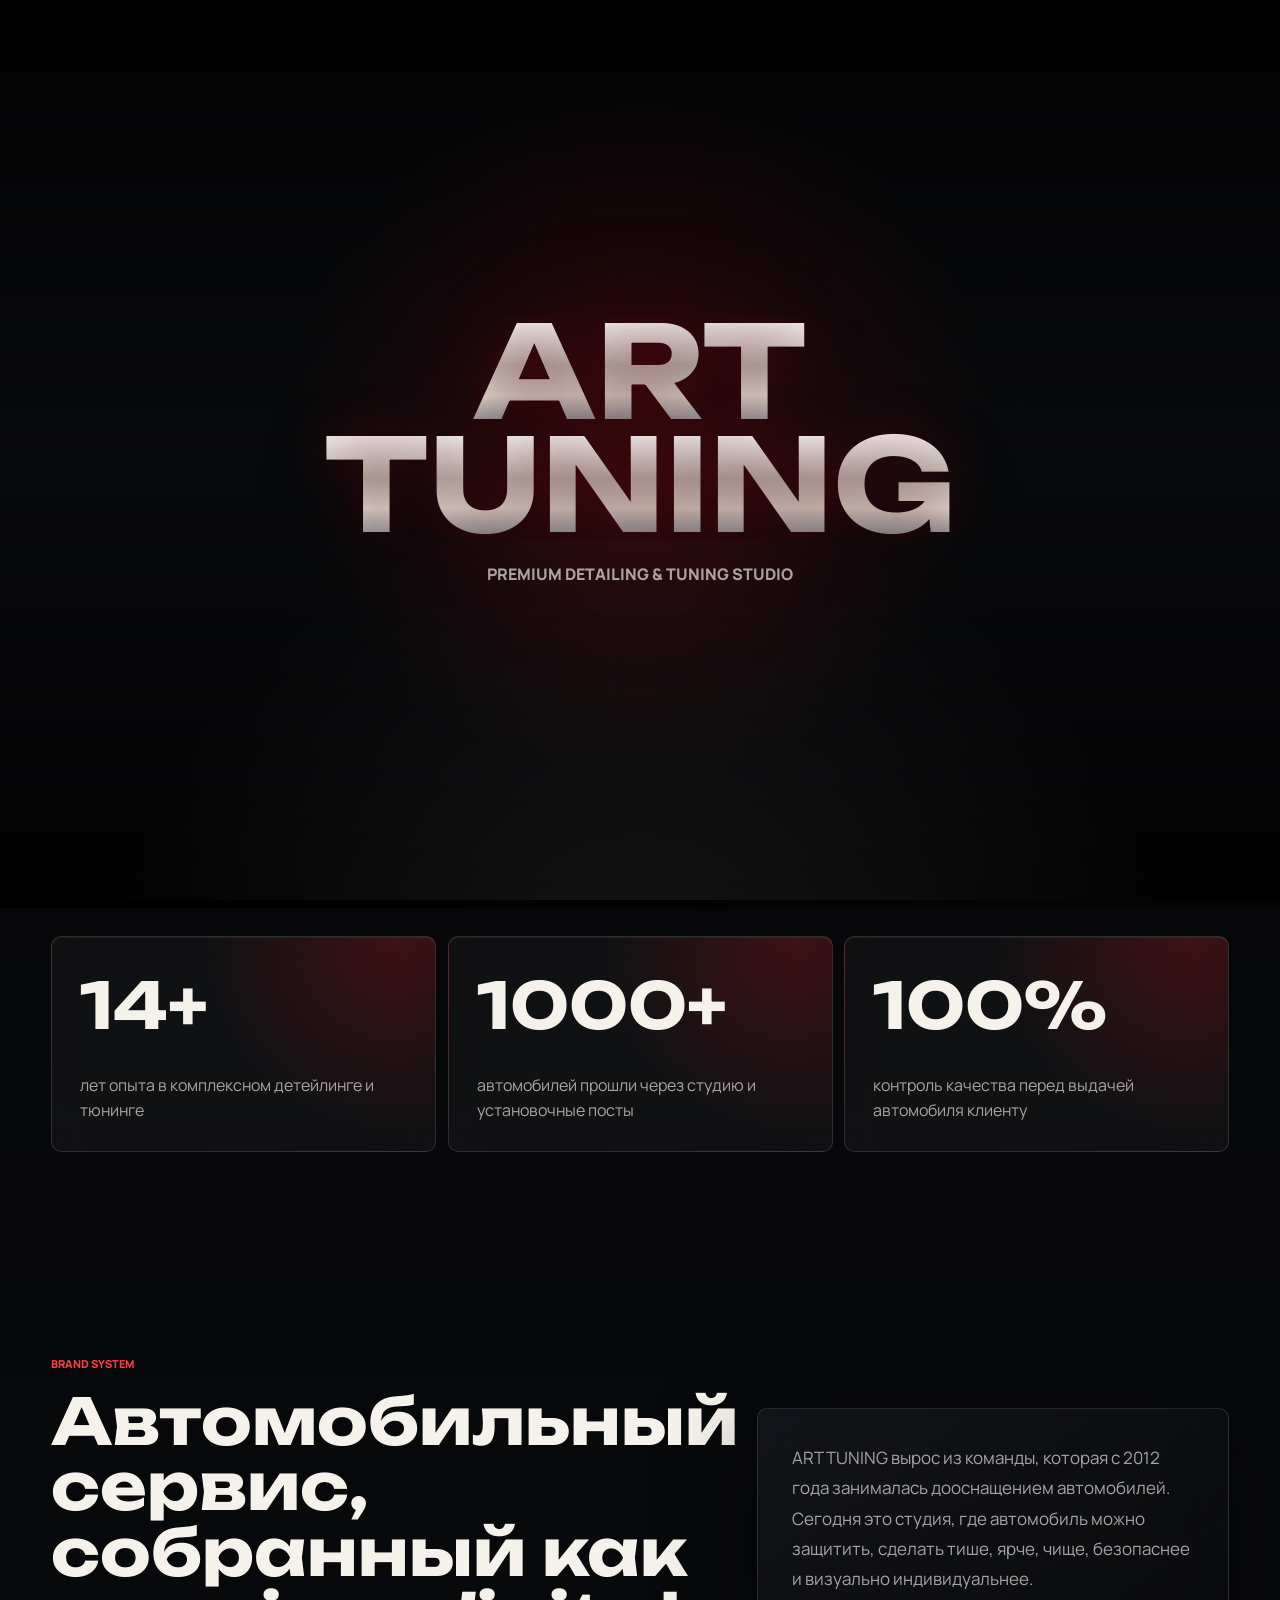
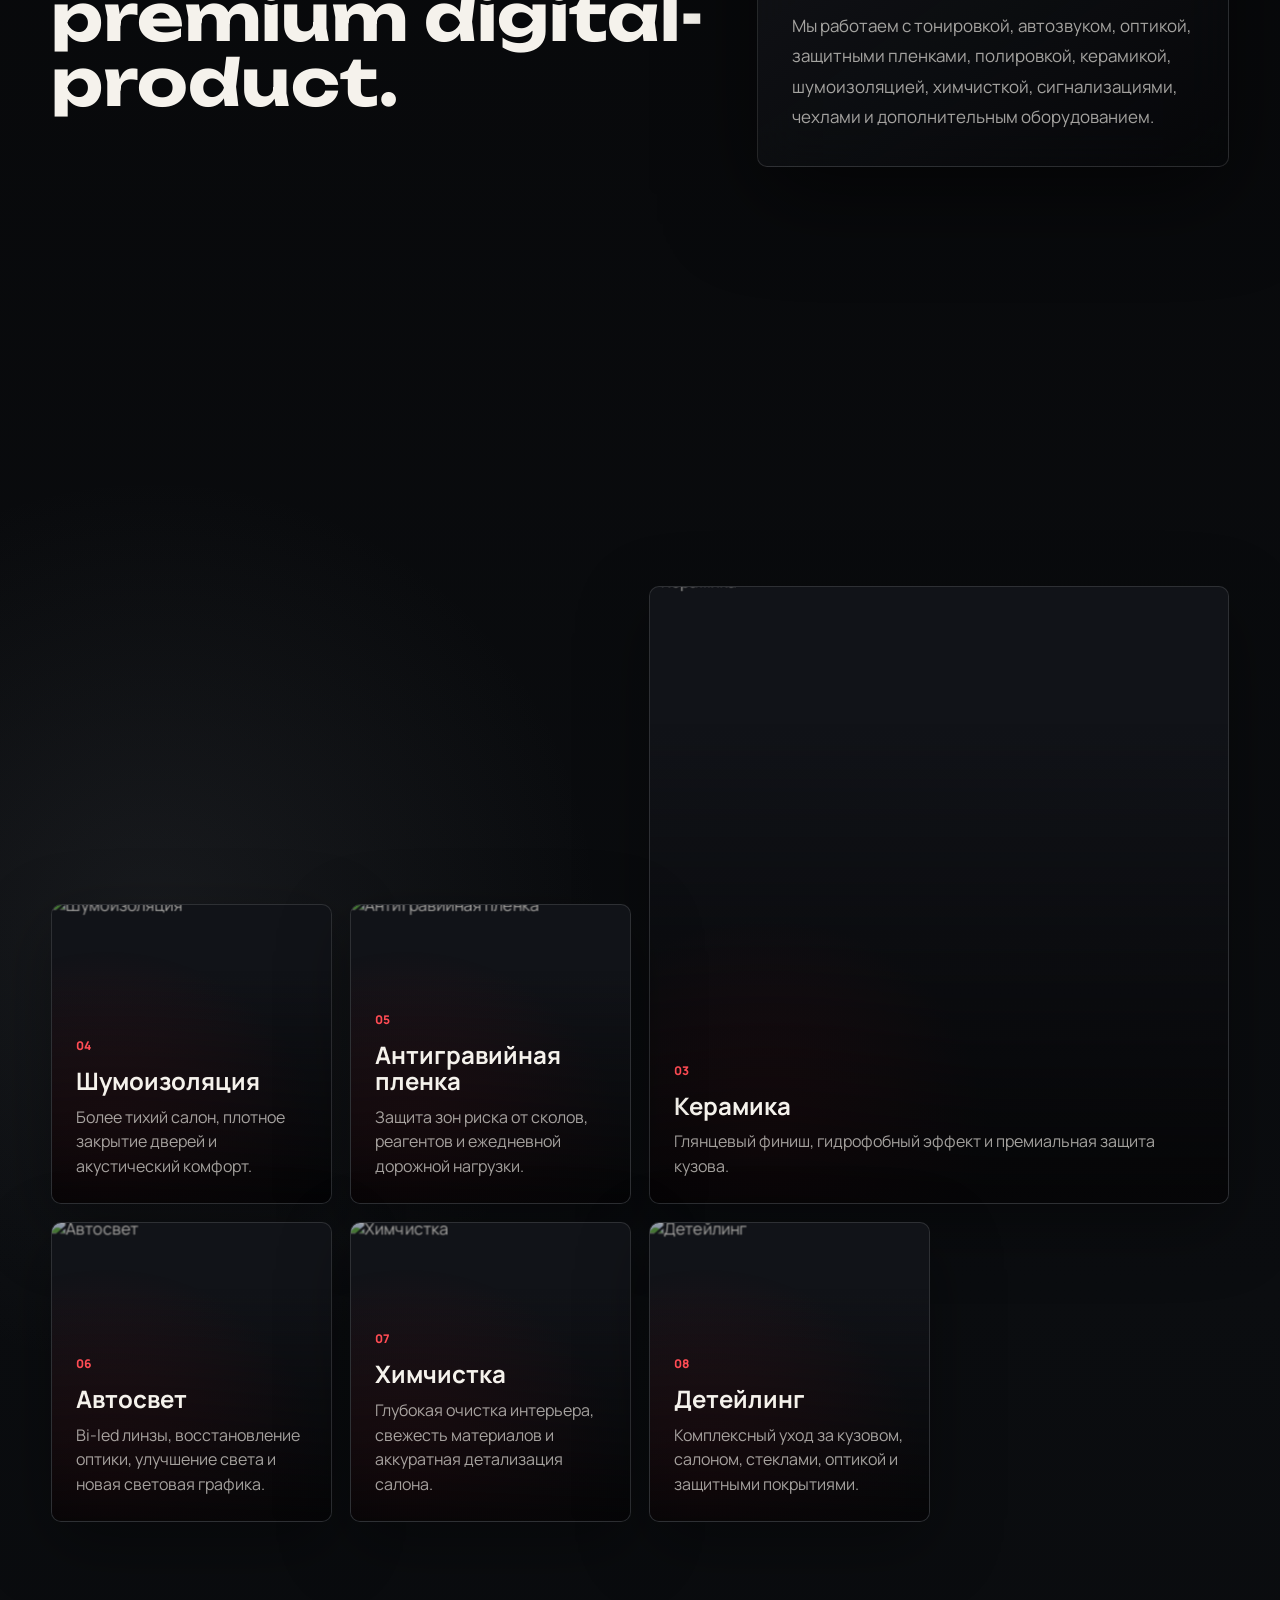
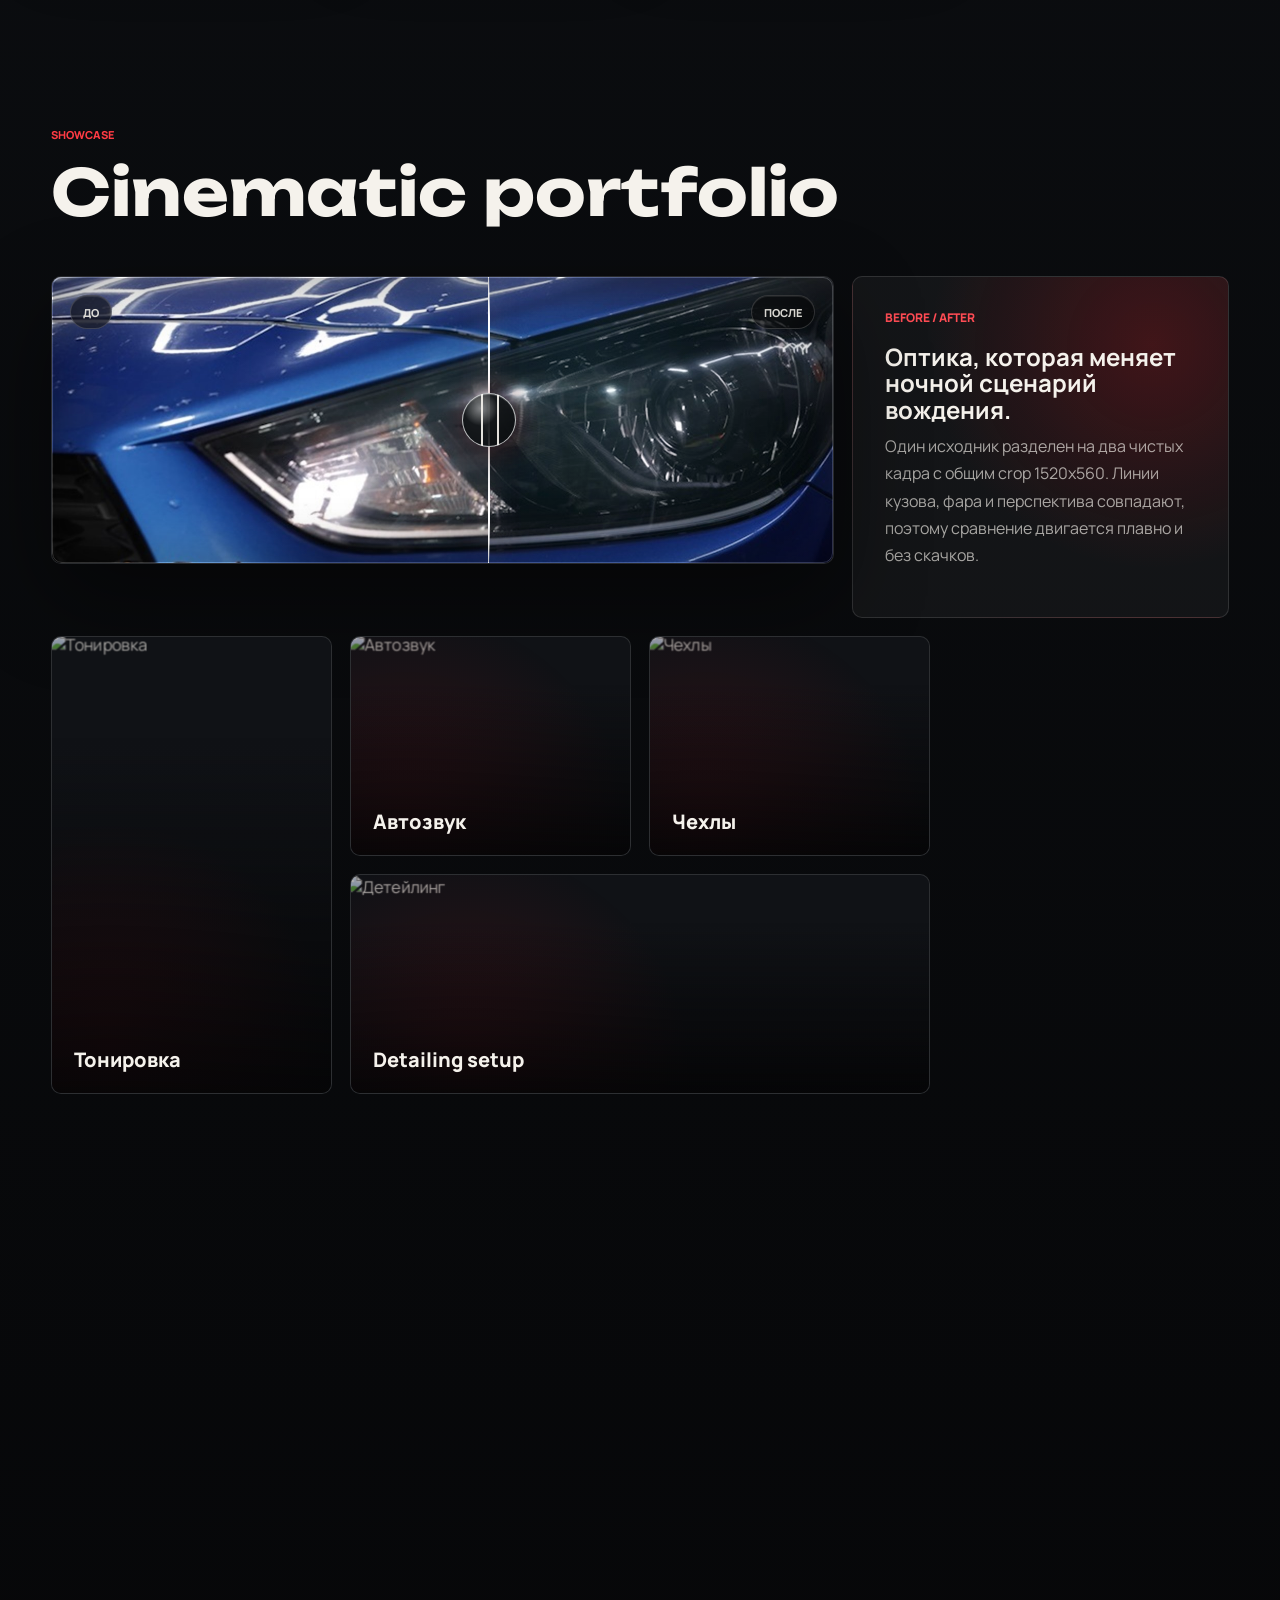
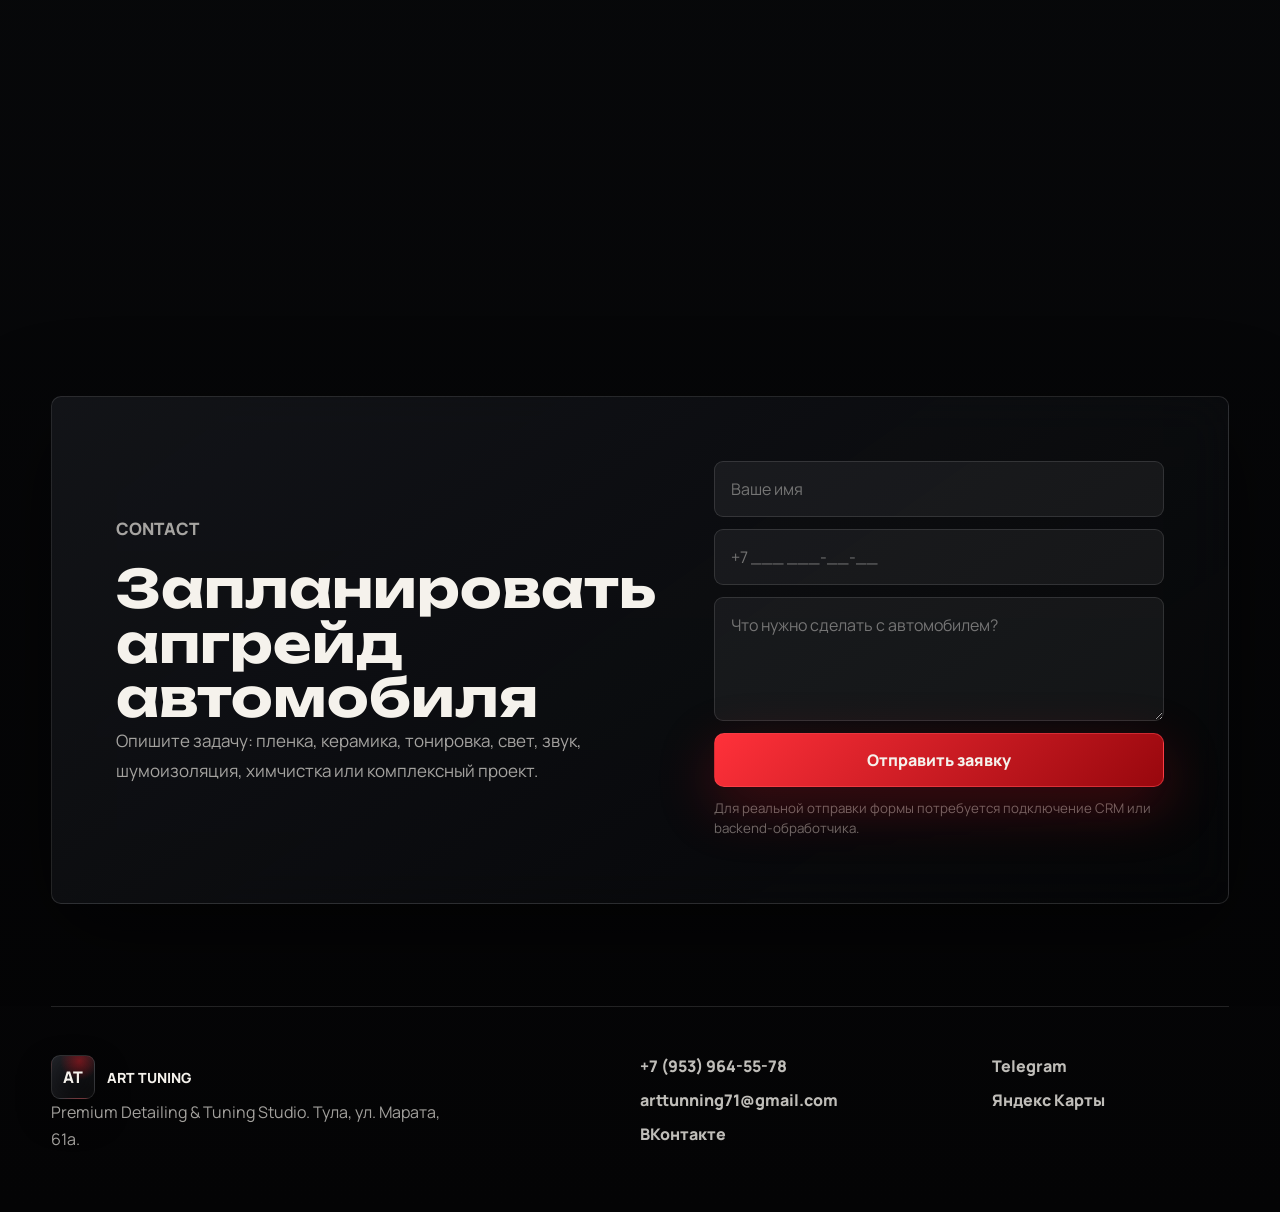
==== index.html @ b3c22ccd "Initial commit" ====
<!doctype html>
<html lang="ru">
  <head>
    <meta charset="UTF-8">
    <meta name="viewport" content="width=device-width, initial-scale=1.0">
    <meta name="description" content="ART TUNING - премиальная студия детейлинга и тюнинга в Туле. Тонировка, полировка, керамика, шумоизоляция, антигравийная пленка, автосвет и химчистка.">
    <title>ART TUNING - Premium Detailing & Tuning Studio</title>
    <link rel="preconnect" href="https://fonts.googleapis.com">
    <link rel="preconnect" href="https://fonts.gstatic.com" crossorigin>
    <link href="https://fonts.googleapis.com/css2?family=Manrope:wght@400;500;600;700;800&family=Unbounded:wght@500;600;700&display=swap" rel="stylesheet">
    <link rel="stylesheet" href="styles.css?v=3">
  </head>
  <body class="intro-pending">
    <div class="splash-screen" data-splash aria-hidden="true">
      <div class="splash-mark">
        <div class="splash-logo" aria-label="ART TUNING">
          <span>ART</span>
          <span>TUNING</span>
        </div>
        <p>Premium Detailing & Tuning Studio</p>
      </div>
    </div>

    <div class="page-glow" aria-hidden="true"></div>

    <header class="topbar" data-header>
      <a class="logo" href="#top" aria-label="ART TUNING">
        <span>AT</span>
        <strong>ART TUNING</strong>
      </a>
      <nav class="nav" aria-label="Главная навигация">
        <a href="./services/index.html">Услуги</a>
        <a href="#works">Работы</a>
        <a href="#trust">Опыт</a>
        <a href="#reviews">Отзывы</a>
        <a href="#contacts">Контакты</a>
      </nav>
      <a class="top-phone" href="tel:+79539645578">+7 953 964-55-78</a>
      <button class="menu-button" type="button" aria-label="Открыть меню" aria-expanded="false" data-menu-toggle>
        <span></span><span></span>
      </button>
    </header>

    <nav class="mobile-menu" data-mobile-menu aria-label="Мобильное меню">
      <a href="./services/index.html">Услуги</a>
      <a href="#works">Работы</a>
      <a href="#trust">Опыт</a>
      <a href="#reviews">Отзывы</a>
      <a href="#contacts">Контакты</a>
      <a class="button primary" href="#booking">Записаться</a>
    </nav>

    <main id="top">
      <section class="hero">
        <video class="hero-video" autoplay muted loop playsinline preload="metadata" poster="assets/images/hero-poster.png" aria-hidden="true">
          <source src="assets/video/hero1.mp4" type="video/mp4">
        </video>
        <div class="hero-layout">
          <div class="hero-copy reveal">
            <p class="overline">Tula / premium automotive studio</p>
            <h1>ART TUNING</h1>
            <p class="hero-subtitle">Premium Detailing & Tuning Studio</p>
            <p class="hero-text">Технологичный детейлинг, тюнинг, защита и дооснащение автомобиля в эстетике luxury performance. Без визуального шума, с точностью к деталям и контролем результата.</p>
            <div class="hero-actions">
              <a class="button primary" href="#booking">Записаться</a>
              <a class="button ghost" href="#works">Наши работы</a>
            </div>
          </div>

        </div>
      </section>

      <section class="trust section" id="trust">
        <div class="trust-card reveal">
          <span>14+</span>
          <p>лет опыта в комплексном детейлинге и тюнинге</p>
        </div>
        <div class="trust-card reveal">
          <span>1000+</span>
          <p>автомобилей прошли через студию и установочные посты</p>
        </div>
        <div class="trust-card reveal">
          <span>100%</span>
          <p>контроль качества перед выдачей автомобиля клиенту</p>
        </div>
      </section>

      <section class="section studio">
        <div class="section-title reveal">
          <p class="overline">Brand system</p>
          <h2>Автомобильный сервис, собранный как premium digital-product.</h2>
        </div>
        <div class="studio-panel reveal">
          <p>ART TUNING вырос из команды, которая с 2012 года занималась дооснащением автомобилей. Сегодня это студия, где автомобиль можно защитить, сделать тише, ярче, чище, безопаснее и визуально индивидуальнее.</p>
          <p>Мы работаем с тонировкой, автозвуком, оптикой, защитными пленками, полировкой, керамикой, шумоизоляцией, химчисткой, сигнализациями, чехлами и дополнительным оборудованием.</p>
        </div>
      </section>

      <section class="section services" id="services">
        <div class="section-title reveal">
          <p class="overline">Services</p>
          <h2>Ключевые направления</h2>
        </div>
        <div class="services-grid">
          <article class="service reveal">
            <img src="https://art-tuning71.ru/assets/images/service/new18(1).jpg" alt="Тонировка" loading="lazy">
            <div><span>01</span><h3>Тонировка</h3><p>Визуальная приватность, комфорт в салоне и более собранный силуэт автомобиля.</p></div>
          </article>
          <article class="service reveal">
            <img src="https://art-tuning71.ru/assets/images/service/new48(1).jpg" alt="Полировка" loading="lazy">
            <div><span>02</span><h3>Полировка</h3><p>Глубина цвета, удаление дефектов ЛКП и подготовка к защитным составам.</p></div>
          </article>
          <article class="service feature reveal">
            <img src="https://art-tuning71.ru/assets/images/service/photo_2026-03-13_20-19-19.jpg" alt="Керамика" loading="lazy">
            <div><span>03</span><h3>Керамика</h3><p>Глянцевый финиш, гидрофобный эффект и премиальная защита кузова.</p></div>
          </article>
          <article class="service reveal">
            <img src="https://art-tuning71.ru/assets/images/service/new57(1).jpg" alt="Шумоизоляция" loading="lazy">
            <div><span>04</span><h3>Шумоизоляция</h3><p>Более тихий салон, плотное закрытие дверей и акустический комфорт.</p></div>
          </article>
          <article class="service reveal">
            <img src="https://art-tuning71.ru/assets/images/service/new30(1).jpg" alt="Антигравийная пленка" loading="lazy">
            <div><span>05</span><h3>Антигравийная пленка</h3><p>Защита зон риска от сколов, реагентов и ежедневной дорожной нагрузки.</p></div>
          </article>
          <article class="service reveal">
            <img src="https://art-tuning71.ru/assets/images/service/new2(1).jpg" alt="Автосвет" loading="lazy">
            <div><span>06</span><h3>Автосвет</h3><p>Bi-led линзы, восстановление оптики, улучшение света и новая световая графика.</p></div>
          </article>
          <article class="service reveal">
            <img src="https://art-tuning71.ru/assets/images/service/new100.jpg" alt="Химчистка" loading="lazy">
            <div><span>07</span><h3>Химчистка</h3><p>Глубокая очистка интерьера, свежесть материалов и аккуратная детализация салона.</p></div>
          </article>
          <article class="service reveal">
            <img src="https://art-tuning71.ru/assets/templates/img/pic/service/nanokeramika.png" alt="Детейлинг" loading="lazy">
            <div><span>08</span><h3>Детейлинг</h3><p>Комплексный уход за кузовом, салоном, стеклами, оптикой и защитными покрытиями.</p></div>
          </article>
        </div>
      </section>

      <section class="section works" id="works">
        <div class="section-title reveal">
          <p class="overline">Showcase</p>
          <h2>Cinematic portfolio</h2>
        </div>
        <div class="work-stage reveal">
          <div class="before-after" data-before-after>
            <img class="compare-image" src="assets/images/headlight-after.jpg" alt="Фара после установки линз" loading="lazy">
            <div class="compare-after" data-after-wrap>
              <img class="compare-image" src="assets/images/headlight-before.jpg" alt="Фара до установки линз" loading="lazy">
            </div>
            <span class="compare-label compare-label-before">До</span>
            <span class="compare-label compare-label-after">После</span>
            <div class="compare-handle" data-compare-handle aria-hidden="true">
              <span></span>
            </div>
            <input type="range" min="8" max="92" value="56" aria-label="Сравнение до и после">
          </div>
          <div class="work-info">
            <span>Before / After</span>
            <h3>Оптика, которая меняет ночной сценарий вождения.</h3>
            <p>Один исходник разделен на два чистых кадра с общим crop 1520x560. Линии кузова, фара и перспектива совпадают, поэтому сравнение двигается плавно и без скачков.</p>
          </div>
        </div>
        <div class="masonry">
          <article class="shot tall reveal"><img src="https://art-tuning71.ru/assets/templates/img/pic/news/tonerovka.jpg" alt="Тонировка" loading="lazy"><span>Тонировка</span></article>
          <article class="shot reveal"><img src="https://art-tuning71.ru/assets/templates/img/pic/news/autozvuk.jpg" alt="Автозвук" loading="lazy"><span>Автозвук</span></article>
          <article class="shot reveal"><img src="https://art-tuning71.ru/assets/templates/img/pic/news/chehli.png" alt="Чехлы" loading="lazy"><span>Чехлы</span></article>
          <article class="shot wide reveal"><img src="https://art-tuning71.ru/assets/images/service/new62(1).jpg" alt="Детейлинг" loading="lazy"><span>Detailing setup</span></article>
        </div>
      </section>

      <section class="section reviews" id="reviews">
        <div class="review-shell reveal">
          <div>
            <p class="overline">Yandex Maps</p>
            <h2>Отзывы без декоративной карусели.</h2>
            <p>Актуальные оценки и комментарии лучше смотреть в живой карточке Яндекс Карт. На сайте оставлен premium-блок доверия и быстрый переход к независимому источнику.</p>
          </div>
          <div class="review-grid">
            <div class="mini-review"><b>5.0</b><span>визуальный рейтинг-блок</span></div>
            <div class="mini-review"><b>Качество</b><span>акцент на результате и аккуратности работ</span></div>
            <div class="mini-review"><b>Сроки</b><span>понятная запись и контроль выдачи</span></div>
            <a class="button primary" href="https://yandex.ru/maps/org/arttyuning/1781167342/" target="_blank" rel="noreferrer">Смотреть отзывы</a>
          </div>
        </div>
      </section>

      <section class="section booking" id="booking">
        <div class="booking-panel reveal">
          <div>
            <p class="overline">Contact</p>
            <h2>Запланировать апгрейд автомобиля</h2>
            <p>Опишите задачу: пленка, керамика, тонировка, свет, звук, шумоизоляция, химчистка или комплексный проект.</p>
          </div>
          <form class="lead-form">
            <input type="text" name="name" placeholder="Ваше имя" aria-label="Ваше имя">
            <input type="tel" name="phone" placeholder="+7 ___ ___-__-__" aria-label="Телефон">
            <textarea name="message" placeholder="Что нужно сделать с автомобилем?" aria-label="Сообщение"></textarea>
            <button class="button primary" type="submit">Отправить заявку</button>
            <small>Для реальной отправки формы потребуется подключение CRM или backend-обработчика.</small>
          </form>
        </div>
      </section>
    </main>

    <footer class="footer" id="contacts">
      <div>
        <a class="logo" href="#top"><span>AT</span><strong>ART TUNING</strong></a>
        <p>Premium Detailing & Tuning Studio. Тула, ул. Марата, 61а.</p>
      </div>
      <div>
        <a href="tel:+79539645578">+7 (953) 964-55-78</a>
        <a href="mailto:arttunning71@gmail.com">arttunning71@gmail.com</a>
        <a href="https://vk.com/tula_tsr" target="_blank" rel="noreferrer">ВКонтакте</a>
      </div>
      <div>
        <a href="https://t.me/+79539645578" target="_blank" rel="noreferrer">Telegram</a>
        <a href="https://yandex.ru/maps/org/arttyuning/1781167342/" target="_blank" rel="noreferrer">Яндекс Карты</a>
      </div>
    </footer>

    <div class="toast" data-toast>Заявка подготовлена. Осталось подключить отправку.</div>
    <script src="script.js"></script>
  </body>
</html>
---- styles.css ----
:root {
  color-scheme: dark;
  --bg: #040405;
  --ink: #f5f2ec;
  --muted: rgba(245, 242, 236, 0.66);
  --dim: rgba(245, 242, 236, 0.42);
  --line: rgba(255, 255, 255, 0.12);
  --glass: rgba(16, 18, 22, 0.58);
  --glass-strong: rgba(22, 24, 29, 0.78);
  --red: #e0141d;
  --red-soft: rgba(224, 20, 29, 0.22);
  --metal: #a7abb1;
  --radius: 10px;
  --page-max: 1440px;
  --page-gutter: clamp(24px, 4vw, 64px);
  --wrap: min(var(--page-max), calc(100% - var(--page-gutter) - var(--page-gutter)));
  --shadow: 0 28px 90px rgba(0, 0, 0, 0.52);
  --ease-out: cubic-bezier(0.16, 1, 0.3, 1);
  --ease-luxury: cubic-bezier(0.19, 1, 0.22, 1);
  --ease-soft: cubic-bezier(0.22, 0.61, 0.36, 1);
  --duration-fast: 0.42s;
  --duration-hover: 0.72s;
  --duration-reveal: 1.18s;
  --stagger: 70ms;
}

* {
  box-sizing: border-box;
}

html {
  scroll-behavior: smooth;
  width: 100%;
}

body {
  width: 100%;
  min-width: 320px;
  margin: 0;
  overflow-x: hidden;
  background:
    radial-gradient(circle at 50% -10%, rgba(224, 20, 29, 0.18), transparent 38rem),
    radial-gradient(circle at 12% 42%, rgba(128, 133, 143, 0.12), transparent 28rem),
    linear-gradient(180deg, #040405 0%, #0b0d10 48%, #040405 100%);
  color: var(--ink);
  font-family: Manrope, Arial, sans-serif;
  letter-spacing: 0;
}

main {
  overflow: clip;
}

body.menu-open {
  overflow: hidden;
}

body.intro-pending {
  overflow: hidden;
}

a {
  color: inherit;
  text-decoration: none;
}

img {
  display: block;
  max-width: 100%;
}

button,
input,
textarea {
  font: inherit;
}

.page-glow {
  position: fixed;
  inset: 0;
  z-index: -5;
  pointer-events: none;
  background-image:
    linear-gradient(rgba(255, 255, 255, 0.035) 1px, transparent 1px),
    linear-gradient(90deg, rgba(255, 255, 255, 0.025) 1px, transparent 1px);
  background-size: 72px 72px;
  mask-image: linear-gradient(180deg, transparent, #000 16%, #000 80%, transparent);
}

.splash-screen {
  position: fixed;
  inset: 0;
  z-index: 99999;
  display: grid;
  place-items: center;
  overflow: hidden;
  background:
    radial-gradient(circle at 50% 48%, rgba(224, 20, 29, 0.16), transparent 22rem),
    radial-gradient(circle at 50% 115%, rgba(255, 255, 255, 0.08), transparent 34rem),
    linear-gradient(180deg, #020203 0%, #08090b 50%, #020203 100%);
  opacity: 1;
  pointer-events: auto;
  transition: opacity 1.1s var(--ease-luxury), visibility 1.1s step-end;
}

.splash-screen::before,
.splash-screen::after {
  position: absolute;
  inset: 0;
  content: "";
  pointer-events: none;
}

.splash-screen::before {
  background:
    linear-gradient(rgba(255, 255, 255, 0.035) 1px, transparent 1px),
    linear-gradient(90deg, rgba(255, 255, 255, 0.022) 1px, transparent 1px);
  background-size: 76px 76px;
  mask-image: radial-gradient(circle at center, #000 0%, transparent 68%);
  opacity: 0.38;
}

.splash-screen::after {
  background: linear-gradient(90deg, transparent 0%, rgba(255, 255, 255, 0.08) 48%, transparent 100%);
  opacity: 0;
  transform: translateX(-42%) skewX(-18deg);
  animation: splashFieldSweep 3.4s var(--ease-luxury) 0.25s both;
}

.splash-screen.is-hidden {
  visibility: hidden;
  opacity: 0;
  pointer-events: none;
}

.splash-mark {
  position: relative;
  z-index: 1;
  width: min(860px, calc(100vw - 42px));
  text-align: center;
  transform: translateY(16px) scale(0.985);
  opacity: 0;
  filter: blur(16px);
  animation: splashMarkIn 1.55s var(--ease-luxury) 0.24s forwards;
  will-change: transform, opacity, filter;
}

.splash-mark::before {
  position: absolute;
  inset: -70px 8%;
  z-index: -1;
  content: "";
  background: radial-gradient(circle at center, rgba(224, 20, 29, 0.22), transparent 58%);
  filter: blur(28px);
  opacity: 0;
  animation: splashGlow 3s var(--ease-luxury) 0.8s forwards;
}

.splash-logo {
  position: relative;
  display: grid;
  gap: 0.02em;
  overflow: hidden;
  color: rgba(245, 242, 236, 0.96);
  font-family: Unbounded, Manrope, sans-serif;
  font-size: clamp(58px, 10vw, 150px);
  font-weight: 700;
  line-height: 0.86;
  text-transform: uppercase;
  text-shadow: 0 0 48px rgba(224, 20, 29, 0.16), 0 22px 70px rgba(0, 0, 0, 0.48);
}

.splash-logo::after {
  position: absolute;
  inset: -18% -55%;
  content: "";
  background: linear-gradient(110deg, transparent 34%, rgba(255, 255, 255, 0.12) 43%, rgba(255, 255, 255, 0.96) 50%, rgba(224, 20, 29, 0.36) 55%, transparent 66%);
  mix-blend-mode: screen;
  transform: translateX(-62%) skewX(-18deg);
  animation: splashLogoSweep 2.55s var(--ease-luxury) 0.75s forwards;
}

.splash-logo span {
  display: block;
  background: linear-gradient(180deg, #ffffff 0%, #c9c6bf 45%, #f4efe5 72%, #8f9299 100%);
  background-clip: text;
  -webkit-background-clip: text;
  color: transparent;
  transform: translateY(112%);
  animation: splashLineReveal 1.28s var(--ease-luxury) forwards;
}

.splash-logo span + span {
  animation-delay: 0.18s;
}

.splash-mark p {
  margin: 24px 0 0;
  color: rgba(245, 242, 236, 0.66);
  font-size: clamp(12px, 1.4vw, 16px);
  font-weight: 800;
  letter-spacing: 0;
  text-transform: uppercase;
  opacity: 0;
  transform: translateY(10px);
  animation: splashCaptionIn 1.25s var(--ease-luxury) 1.05s forwards;
}

body.intro-pending .topbar {
  opacity: 0;
}

body.intro-pending .hero-layout {
  opacity: 0;
  transform: translateY(18px) scale(0.985);
}

.topbar,
.hero-layout {
  will-change: transform, opacity;
}

body.intro-done .hero-layout {
  animation: heroAfterIntro 1.45s var(--ease-luxury) both;
}

body.intro-done .topbar {
  opacity: 1;
  transition: opacity 1.05s var(--ease-luxury) 0.08s;
}

@keyframes splashMarkIn {
  to {
    opacity: 1;
    filter: blur(0);
    transform: translateY(0) scale(1);
  }
}

@keyframes splashLineReveal {
  to {
    transform: translateY(0);
  }
}

@keyframes splashLogoSweep {
  0% {
    opacity: 0;
    transform: translateX(-62%) skewX(-18deg);
  }

  22% {
    opacity: 1;
  }

  100% {
    opacity: 0;
    transform: translateX(62%) skewX(-18deg);
  }
}

@keyframes splashFieldSweep {
  0% {
    opacity: 0;
    transform: translateX(-42%) skewX(-18deg);
  }

  35% {
    opacity: 0.72;
  }

  100% {
    opacity: 0;
    transform: translateX(42%) skewX(-18deg);
  }
}

@keyframes splashGlow {
  0% {
    opacity: 0;
    transform: scale(0.88);
  }

  48% {
    opacity: 1;
  }

  100% {
    opacity: 0.38;
    transform: scale(1.04);
  }
}

@keyframes splashCaptionIn {
  to {
    opacity: 1;
    transform: translateY(0);
  }
}

@keyframes heroAfterIntro {
  from {
    opacity: 0;
    transform: translateY(18px) scale(0.985);
  }

  to {
    opacity: 1;
    transform: translateY(0) scale(1);
  }
}

.topbar {
  position: fixed;
  top: max(14px, env(safe-area-inset-top));
  left: 50%;
  z-index: 80;
  display: grid;
  grid-template-columns: auto 1fr auto;
  align-items: center;
  gap: 28px;
  width: var(--wrap);
  max-width: var(--page-max);
  min-height: 68px;
  padding: 10px 12px;
  border: 1px solid var(--line);
  border-radius: var(--radius);
  background: rgba(4, 4, 5, 0.54);
  box-shadow: 0 24px 80px rgba(0, 0, 0, 0.32);
  transform: translateX(-50%);
  backdrop-filter: blur(22px);
  transition: background var(--duration-hover) var(--ease-soft), border-color var(--duration-hover) var(--ease-soft), box-shadow var(--duration-hover) var(--ease-soft);
}

.topbar.is-scrolled {
  border-color: rgba(255, 255, 255, 0.18);
  background: rgba(4, 4, 5, 0.86);
}

.logo {
  display: inline-flex;
  align-items: center;
  gap: 12px;
  min-width: 0;
}

.logo span {
  display: grid;
  width: 44px;
  height: 44px;
  place-items: center;
  border: 1px solid rgba(255, 255, 255, 0.14);
  border-radius: 9px;
  background:
    radial-gradient(circle at 65% 12%, rgba(224, 20, 29, 0.45), transparent 42%),
    linear-gradient(145deg, #1b1d22, #050506);
  box-shadow: inset 0 0 22px rgba(255, 255, 255, 0.04), 0 16px 34px rgba(0, 0, 0, 0.42);
  font-weight: 900;
}

.logo strong {
  font-size: 14px;
  font-weight: 900;
  letter-spacing: 0;
  white-space: nowrap;
}

.nav {
  display: flex;
  justify-content: center;
  gap: clamp(16px, 3vw, 34px);
  color: var(--muted);
  font-size: 13px;
  font-weight: 700;
}

.nav a,
.top-phone {
  transition: color var(--duration-fast) var(--ease-soft), opacity var(--duration-fast) var(--ease-soft);
}

.nav a:hover,
.top-phone:hover {
  color: var(--ink);
}

.top-phone {
  color: rgba(245, 242, 236, 0.82);
  font-size: 13px;
  font-weight: 900;
  white-space: nowrap;
}

.menu-button {
  display: none;
  justify-self: end;
  align-items: center;
  justify-content: center;
  width: 48px;
  height: 48px;
  border: 1px solid var(--line);
  border-radius: 9px;
  background: rgba(255, 255, 255, 0.06);
  color: var(--ink);
}

.menu-button span {
  display: block;
  width: 18px;
  height: 2px;
  margin: 5px auto;
  background: currentColor;
  transition: transform 0.25s ease;
}

.menu-open .menu-button span:first-child {
  transform: translateY(3.5px) rotate(45deg);
}

.menu-open .menu-button span:last-child {
  transform: translateY(-3.5px) rotate(-45deg);
}

.mobile-menu {
  position: fixed;
  inset: 0;
  z-index: 70;
  display: none;
  flex-direction: column;
  justify-content: flex-end;
  gap: 8px;
  padding: 96px 18px max(18px, env(safe-area-inset-bottom));
  background:
    radial-gradient(circle at 78% 20%, rgba(224, 20, 29, 0.22), transparent 18rem),
    rgba(4, 4, 5, 0.94);
  opacity: 0;
  pointer-events: none;
  backdrop-filter: blur(22px);
  transition: opacity 0.25s ease;
}

.mobile-menu a:not(.button) {
  min-height: 58px;
  padding: 16px 2px;
  border-bottom: 1px solid var(--line);
  font-size: 25px;
  font-weight: 900;
}

.menu-open .mobile-menu {
  opacity: 1;
  pointer-events: auto;
}

.hero {
  position: relative;
  min-height: 100svh;
  padding: 118px 0 42px;
  overflow: hidden;
  background: #040405 url("assets/images/hero-poster.png") 58% center / cover no-repeat;
}

.hero::before {
  position: absolute;
  inset: 0;
  z-index: 1;
  content: "";
  pointer-events: none;
  background:
    linear-gradient(90deg, rgba(0, 0, 0, 0.84) 0%, rgba(0, 0, 0, 0.72) 28%, rgba(0, 0, 0, 0.42) 54%, rgba(0, 0, 0, 0.08) 78%, rgba(0, 0, 0, 0) 100%),
    linear-gradient(0deg, #040405 0%, rgba(4, 4, 5, 0) 42%);
}

.hero-video {
  position: absolute;
  inset: 0;
  z-index: 0;
  width: 100%;
  height: 100%;
  object-fit: cover;
  object-position: 58% center;
  filter: saturate(0.82) contrast(1.1) brightness(0.72);
  transform: translate3d(0, calc(var(--parallax-hero, 0) * 1px), 0) scale(1.04);
  transform-origin: center;
  will-change: transform;
}

.hero-layout {
  position: relative;
  z-index: 2;
  display: grid;
  grid-template-columns: minmax(0, 1fr);
  align-items: end;
  width: var(--wrap);
  max-width: var(--page-max);
  margin: 0 auto;
  min-height: calc(100svh - 152px);
}

.hero-copy {
  min-width: 0;
  max-width: 100%;
  padding-bottom: 36px;
}

.overline {
  margin: 0 0 18px;
  color: #ff3b44;
  font-size: 11px;
  font-weight: 900;
  letter-spacing: 0;
  text-transform: uppercase;
}

h1,
h2,
h3,
p {
  margin-top: 0;
}

h1,
h2 {
  font-family: Unbounded, Manrope, sans-serif;
  letter-spacing: 0;
}

h1 {
  max-width: 1080px;
  margin-bottom: 18px;
  font-size: clamp(68px, 8.4vw, 154px);
  line-height: 0.88;
  text-transform: uppercase;
}

.hero-subtitle {
  max-width: 860px;
  margin-bottom: 18px;
  color: var(--ink);
  font-size: clamp(30px, 3.6vw, 64px);
  font-weight: 900;
  line-height: 1.04;
  letter-spacing: 0;
}

.hero-text {
  max-width: min(760px, 100%);
  color: var(--muted);
  font-size: clamp(17px, 1.12vw, 21px);
  line-height: 1.75;
  overflow-wrap: break-word;
}

.hero-actions {
  display: flex;
  flex-wrap: wrap;
  gap: 12px;
  margin-top: 30px;
}

.button {
  display: inline-flex;
  align-items: center;
  justify-content: center;
  min-height: 54px;
  padding: 0 24px;
  border: 1px solid var(--line);
  border-radius: var(--radius);
  background: rgba(255, 255, 255, 0.055);
  color: var(--ink);
  font-weight: 900;
  min-width: 0;
  box-shadow: inset 0 1px 0 rgba(255, 255, 255, 0.06);
  transition: transform var(--duration-hover) var(--ease-luxury), border-color var(--duration-hover) var(--ease-soft), background var(--duration-hover) var(--ease-soft), box-shadow var(--duration-hover) var(--ease-soft), filter var(--duration-hover) var(--ease-soft);
  will-change: transform;
}

.button:hover {
  border-color: rgba(255, 255, 255, 0.24);
  transform: translateY(-3px);
  filter: brightness(1.04);
}

.button.primary {
  border-color: rgba(255, 77, 84, 0.5);
  background: linear-gradient(135deg, #ff313a, #98070d);
  box-shadow: 0 18px 56px rgba(224, 20, 29, 0.28);
}

.button.ghost {
  background: rgba(255, 255, 255, 0.07);
  backdrop-filter: blur(16px);
}

.studio-panel,
.review-shell,
.booking-panel {
  border: 1px solid var(--line);
  border-radius: var(--radius);
  background: linear-gradient(145deg, var(--glass-strong), rgba(5, 6, 8, 0.54));
  box-shadow: var(--shadow);
  backdrop-filter: blur(24px);
}

.section {
  width: var(--wrap);
  max-width: var(--page-max);
  margin: 0 auto;
  padding: clamp(88px, 8vw, 132px) 0;
}

.trust {
  display: grid;
  grid-template-columns: repeat(3, minmax(0, 1fr));
  gap: 12px;
  padding-top: 28px;
}

.trust-card {
  min-height: 190px;
  padding: 28px;
  border: 1px solid var(--line);
  border-radius: var(--radius);
  background:
    radial-gradient(circle at 90% 0%, var(--red-soft), transparent 12rem),
    rgba(255, 255, 255, 0.045);
  box-shadow: inset 0 1px 0 rgba(255, 255, 255, 0.06);
  backdrop-filter: blur(18px);
}

.trust-card span {
  display: block;
  margin-bottom: 28px;
  font-family: Unbounded, Manrope, sans-serif;
  font-size: clamp(38px, 5vw, 64px);
  font-weight: 700;
  letter-spacing: 0;
}

.trust-card p {
  margin-bottom: 0;
  color: var(--muted);
  line-height: 1.55;
}

.section-title {
  max-width: 980px;
  margin-bottom: clamp(34px, 4vw, 56px);
}

h2 {
  margin-bottom: 0;
  font-size: clamp(42px, 5vw, 86px);
  line-height: 1.02;
}

.studio {
  display: grid;
  grid-template-columns: minmax(0, 1fr) minmax(340px, 0.72fr);
  gap: clamp(28px, 4vw, 64px);
  align-items: end;
}

.studio-panel {
  padding: 34px;
}

.studio-panel p,
.review-shell p,
.booking-panel p {
  color: var(--muted);
  font-size: 17px;
  line-height: 1.78;
}

.studio-panel p:last-child,
.review-shell p:last-child,
.booking-panel p:last-child {
  margin-bottom: 0;
}

.services-grid {
  display: grid;
  grid-template-columns: repeat(4, minmax(0, 1fr));
  grid-auto-rows: clamp(300px, 22vw, 380px);
  gap: clamp(14px, 1.4vw, 22px);
}

.service {
  position: relative;
  border: 1px solid var(--line);
  border-radius: var(--radius);
  overflow: hidden;
  background: #111318;
  box-shadow: 0 22px 70px rgba(0, 0, 0, 0.36);
  isolation: isolate;
  transition: transform var(--duration-hover) var(--ease-luxury), border-color var(--duration-hover) var(--ease-soft), box-shadow var(--duration-hover) var(--ease-soft);
  will-change: transform;
}

.service.feature {
  grid-column: span 2;
  grid-row: span 2;
}

.service img,
.shot img,
.before-after img {
  width: 100%;
  height: 100%;
  object-fit: cover;
}

.service img,
.shot img {
  filter: saturate(0.82) brightness(0.7);
  transform: translate3d(0, calc(var(--parallax-media, 0) * 1px), 0) scale(1.018);
  transition: transform 1.2s var(--ease-luxury), filter 1.05s var(--ease-soft);
  will-change: transform;
}

.service::after,
.shot::after {
  position: absolute;
  inset: 0;
  z-index: 1;
  content: "";
  background:
    linear-gradient(180deg, transparent 22%, rgba(4, 4, 5, 0.88) 100%),
    radial-gradient(circle at 20% 90%, rgba(224, 20, 29, 0.16), transparent 14rem);
}

.service div {
  position: absolute;
  inset: auto 0 0;
  z-index: 2;
  padding: 24px;
}

.service span {
  display: inline-block;
  margin-bottom: 14px;
  color: #ff4c54;
  font-size: 12px;
  font-weight: 900;
}

h3 {
  margin-bottom: 10px;
  font-size: 24px;
  line-height: 1.1;
}

.service p {
  margin-bottom: 0;
  color: var(--muted);
  line-height: 1.55;
}

.service:hover,
.shot:hover {
  border-color: rgba(255, 76, 84, 0.42);
  transform: translateY(-4px);
  box-shadow: 0 30px 86px rgba(0, 0, 0, 0.44), 0 0 44px rgba(224, 20, 29, 0.08);
}

.service:hover img,
.shot:hover img {
  filter: saturate(1) brightness(0.86);
  transform: translate3d(0, calc(var(--parallax-media, 0) * 1px), 0) scale(1.045);
}

.work-stage {
  display: grid;
  grid-template-columns: minmax(0, 1.35fr) minmax(320px, 0.65fr);
  gap: clamp(14px, 1.4vw, 22px);
  margin-bottom: clamp(14px, 1.4vw, 22px);
}

.before-after {
  position: relative;
  --split: 56%;
  aspect-ratio: 19 / 7;
  min-height: 0;
  border: 1px solid var(--line);
  border-radius: var(--radius);
  overflow: hidden;
  background: #0a0c10;
  box-shadow: 0 34px 90px rgba(0, 0, 0, 0.46), inset 0 1px 0 rgba(255, 255, 255, 0.08);
  isolation: isolate;
}

.before-after::before,
.before-after::after {
  position: absolute;
  inset: 0;
  z-index: 3;
  content: "";
  pointer-events: none;
}

.before-after::before {
  background:
    linear-gradient(180deg, rgba(255, 255, 255, 0.12), transparent 18%, transparent 72%, rgba(0, 0, 0, 0.42)),
    radial-gradient(circle at 68% 34%, rgba(75, 209, 255, 0.18), transparent 22rem);
  mix-blend-mode: screen;
  opacity: 0.72;
}

.before-after::after {
  border: 1px solid rgba(255, 255, 255, 0.16);
  border-radius: inherit;
  box-shadow: inset 0 0 58px rgba(0, 0, 0, 0.42);
}

.before-after > img,
.before-after [data-after-wrap] {
  position: absolute;
  inset: 0;
}

.before-after [data-after-wrap] {
  z-index: 2;
  width: var(--split);
  overflow: hidden;
  border-right: 1px solid rgba(255, 255, 255, 0.92);
  box-shadow: 18px 0 54px rgba(0, 0, 0, 0.28);
}

.before-after [data-after-wrap] img {
  width: var(--compare-width, 100%);
  max-width: none;
}

.compare-image {
  user-select: none;
}

.compare-label {
  position: absolute;
  z-index: 4;
  top: 18px;
  display: inline-flex;
  align-items: center;
  min-height: 34px;
  padding: 0 12px;
  border: 1px solid rgba(255, 255, 255, 0.16);
  border-radius: 999px;
  background: rgba(4, 4, 5, 0.56);
  color: rgba(245, 242, 236, 0.88);
  box-shadow: inset 0 1px 0 rgba(255, 255, 255, 0.08), 0 14px 34px rgba(0, 0, 0, 0.24);
  font-size: 11px;
  font-weight: 900;
  text-transform: uppercase;
  backdrop-filter: blur(16px);
}

.compare-label-before {
  left: 18px;
}

.compare-label-after {
  right: 18px;
}

.compare-handle {
  position: absolute;
  top: 0;
  bottom: 0;
  left: var(--split);
  z-index: 4;
  width: 54px;
  pointer-events: none;
  transform: translateX(-50%);
}

.compare-handle::before {
  position: absolute;
  top: 0;
  bottom: 0;
  left: 50%;
  width: 2px;
  content: "";
  background: linear-gradient(180deg, transparent, rgba(255, 255, 255, 0.98) 14%, rgba(255, 255, 255, 0.98) 86%, transparent);
  box-shadow: 0 0 28px rgba(255, 255, 255, 0.54), 0 0 42px rgba(224, 20, 29, 0.24);
  transform: translateX(-50%);
}

.compare-handle span {
  position: absolute;
  top: 50%;
  left: 50%;
  display: block;
  width: 54px;
  height: 54px;
  border: 1px solid rgba(255, 255, 255, 0.72);
  border-radius: 50%;
  background:
    linear-gradient(90deg, transparent 0 18px, rgba(245, 242, 236, 0.92) 18px 20px, transparent 20px 34px, rgba(245, 242, 236, 0.92) 34px 36px, transparent 36px),
    radial-gradient(circle at 34% 28%, rgba(255, 255, 255, 0.46), transparent 34%),
    rgba(4, 4, 5, 0.72);
  box-shadow: 0 18px 46px rgba(0, 0, 0, 0.42), 0 0 34px rgba(224, 20, 29, 0.24), inset 0 1px 0 rgba(255, 255, 255, 0.18);
  transform: translate(-50%, -50%);
  backdrop-filter: blur(18px);
  transition: transform var(--duration-hover) var(--ease-luxury), box-shadow var(--duration-hover) var(--ease-soft);
}

.before-after input {
  position: absolute;
  inset: 0;
  z-index: 6;
  width: 100%;
  height: 100%;
  opacity: 0;
  cursor: ew-resize;
  touch-action: pan-y;
}

.before-after:hover .compare-handle span {
  box-shadow: 0 22px 54px rgba(0, 0, 0, 0.5), 0 0 44px rgba(224, 20, 29, 0.36), inset 0 1px 0 rgba(255, 255, 255, 0.24);
  transform: translate(-50%, -50%) scale(1.04);
}

.work-info {
  display: flex;
  flex-direction: column;
  justify-content: end;
  padding: 32px;
  border: 1px solid var(--line);
  border-radius: var(--radius);
  background:
    radial-gradient(circle at 80% 20%, var(--red-soft), transparent 14rem),
    rgba(255, 255, 255, 0.045);
}

.work-info span {
  margin-bottom: 18px;
  color: #ff4c54;
  font-size: 12px;
  font-weight: 900;
  letter-spacing: 0;
  text-transform: uppercase;
}

.work-info p {
  color: var(--muted);
  line-height: 1.7;
}

.masonry {
  display: grid;
  grid-template-columns: repeat(4, minmax(0, 1fr));
  grid-auto-rows: clamp(220px, 16vw, 300px);
  gap: clamp(14px, 1.4vw, 22px);
}

.shot {
  position: relative;
  border: 1px solid var(--line);
  border-radius: var(--radius);
  overflow: hidden;
  background: #101216;
  transition: transform var(--duration-hover) var(--ease-luxury), border-color var(--duration-hover) var(--ease-soft), box-shadow var(--duration-hover) var(--ease-soft);
  will-change: transform;
}

.shot.tall {
  grid-row: span 2;
}

.shot.wide {
  grid-column: span 2;
}

.shot span {
  position: absolute;
  left: 22px;
  bottom: 20px;
  z-index: 2;
  font-size: 20px;
  font-weight: 900;
}

.review-shell {
  display: grid;
  grid-template-columns: minmax(0, 0.95fr) minmax(380px, 0.82fr);
  gap: clamp(36px, 6vw, 96px);
  align-items: center;
  padding: clamp(32px, 5vw, 72px);
}

.review-shell > div:first-child,
.booking-panel > div:first-child {
  min-width: 0;
  max-width: 720px;
}

.review-shell h2,
.booking-panel h2 {
  max-width: 12ch;
  font-size: clamp(36px, 4.1vw, 72px);
  line-height: 1.04;
  overflow-wrap: normal;
  word-break: normal;
}

.review-grid,
.lead-form {
  position: relative;
  z-index: 2;
  min-width: 0;
}

.review-grid {
  display: grid;
  grid-template-columns: repeat(2, minmax(0, 1fr));
  gap: 12px;
}

.mini-review {
  min-height: 142px;
  padding: 18px;
  border: 1px solid rgba(255, 255, 255, 0.1);
  border-radius: 9px;
  background: rgba(255, 255, 255, 0.05);
  transition: opacity 0.95s var(--ease-luxury), transform 0.95s var(--ease-luxury), border-color var(--duration-hover) var(--ease-soft), background var(--duration-hover) var(--ease-soft);
}

.review-shell.reveal .mini-review,
.review-shell.reveal .review-grid .button {
  opacity: 0.001;
  transform: translate3d(0, 14px, 0);
  transition:
    opacity 0.95s var(--ease-luxury),
    transform 0.95s var(--ease-luxury),
    border-color var(--duration-hover) var(--ease-soft),
    background var(--duration-hover) var(--ease-soft),
    box-shadow var(--duration-hover) var(--ease-soft);
}

.review-shell.reveal.is-visible .mini-review,
.review-shell.reveal.is-visible .review-grid .button {
  opacity: 1;
  transform: translate3d(0, 0, 0);
}

.review-shell.reveal .mini-review:nth-child(1) {
  transition-delay: calc(var(--reveal-delay, 0ms) + 380ms);
}

.review-shell.reveal .mini-review:nth-child(2) {
  transition-delay: calc(var(--reveal-delay, 0ms) + 470ms);
}

.review-shell.reveal .mini-review:nth-child(3) {
  transition-delay: calc(var(--reveal-delay, 0ms) + 560ms);
}

.review-shell.reveal .review-grid .button {
  transition-delay: calc(var(--reveal-delay, 0ms) + 650ms);
}

.mini-review b {
  display: block;
  margin-bottom: 16px;
  font-size: 26px;
}

.mini-review span {
  color: var(--muted);
  line-height: 1.5;
}

.review-grid .button {
  grid-column: span 2;
}

.booking-panel {
  display: grid;
  grid-template-columns: minmax(0, 0.95fr) minmax(380px, 0.82fr);
  gap: clamp(36px, 6vw, 96px);
  align-items: center;
  padding: clamp(32px, 5vw, 72px);
}

.lead-form {
  display: grid;
  gap: 12px;
}

.lead-form input,
.lead-form textarea {
  width: 100%;
  border: 1px solid var(--line);
  border-radius: 9px;
  background: rgba(255, 255, 255, 0.055);
  color: var(--ink);
  outline: none;
  transition: border-color var(--duration-hover) var(--ease-soft), background var(--duration-hover) var(--ease-soft), box-shadow var(--duration-hover) var(--ease-soft);
}

.lead-form input {
  height: 56px;
  padding: 0 16px;
}

.lead-form textarea {
  min-height: 124px;
  padding: 16px;
  resize: vertical;
}

.lead-form input:focus,
.lead-form textarea:focus {
  border-color: rgba(255, 76, 84, 0.58);
  background: rgba(255, 255, 255, 0.08);
  box-shadow: 0 0 0 4px rgba(224, 20, 29, 0.08);
}

.lead-form small {
  color: var(--dim);
  line-height: 1.5;
}

.footer {
  display: grid;
  grid-template-columns: 1fr 0.58fr 0.42fr;
  gap: 24px;
  width: var(--wrap);
  max-width: var(--page-max);
  margin: 0 auto;
  padding: 48px 0 max(42px, env(safe-area-inset-bottom));
  border-top: 1px solid var(--line);
}

.footer p {
  max-width: 420px;
  color: var(--muted);
  line-height: 1.7;
}

.footer a:not(.logo) {
  display: block;
  margin-bottom: 12px;
  color: rgba(245, 242, 236, 0.78);
  font-weight: 800;
}

.toast {
  position: fixed;
  right: 18px;
  bottom: max(18px, env(safe-area-inset-bottom));
  z-index: 100;
  max-width: 360px;
  padding: 16px 18px;
  border: 1px solid var(--line);
  border-radius: var(--radius);
  background: rgba(4, 4, 5, 0.88);
  box-shadow: var(--shadow);
  opacity: 0;
  pointer-events: none;
  transform: translateY(16px);
  backdrop-filter: blur(18px);
  transition: opacity var(--duration-hover) var(--ease-luxury), transform var(--duration-hover) var(--ease-luxury);
}

.toast.is-visible {
  opacity: 1;
  transform: translateY(0);
}

.reveal {
  opacity: 0.001;
  filter: blur(14px);
  transform: translate3d(0, 22px, 0) scale(0.992);
  transform-origin: center top;
  transition:
    opacity var(--duration-reveal) var(--ease-luxury),
    filter var(--duration-reveal) var(--ease-luxury),
    transform var(--duration-reveal) var(--ease-luxury);
  transition-delay: var(--reveal-delay, 0ms);
  will-change: opacity, filter, transform;
}

.reveal.is-visible {
  opacity: 1;
  filter: blur(0);
  transform: translate3d(0, 0, 0) scale(1);
}

.reveal > :where(.overline, h1, h2, h3, p, .hero-subtitle, .hero-text, .hero-actions, ul, .review-grid, .lead-form) {
  opacity: 0.001;
  filter: blur(10px);
  transform: translate3d(0, 18px, 0);
  transition:
    opacity 1.05s var(--ease-luxury),
    filter 1.05s var(--ease-luxury),
    transform 1.05s var(--ease-luxury);
  transition-delay: calc(var(--reveal-delay, 0ms) + var(--child-delay, 0ms));
  will-change: opacity, filter, transform;
}

.reveal.is-visible > :where(.overline, h1, h2, h3, p, .hero-subtitle, .hero-text, .hero-actions, ul, .review-grid, .lead-form) {
  opacity: 1;
  filter: blur(0);
  transform: translate3d(0, 0, 0);
}

.reveal > :where(.overline) {
  --child-delay: 40ms;
}

.reveal > :where(h1, h2, h3, .hero-subtitle) {
  --child-delay: 130ms;
}

.reveal > :where(p, .hero-text) {
  --child-delay: 230ms;
}

.reveal > :where(.hero-actions, .review-grid, .lead-form) {
  --child-delay: 330ms;
}

.reveal > :where(ul) {
  --child-delay: 410ms;
}

.service.reveal.is-visible:hover,
.shot.reveal.is-visible:hover {
  transform: translateY(-4px) scale(1);
}

.review-shell.reveal.is-visible .review-grid .button:hover {
  transform: translateY(-3px);
}

.services-page {
  background:
    radial-gradient(circle at 72% 8%, rgba(224, 20, 29, 0.2), transparent 28rem),
    radial-gradient(circle at 10% 32%, rgba(255, 255, 255, 0.09), transparent 24rem),
    linear-gradient(180deg, #030304 0%, #0a0c0f 42%, #040405 100%);
}

.services-hero {
  position: relative;
  min-height: 92svh;
  padding: 132px 0 42px;
  overflow: hidden;
  background:
    linear-gradient(135deg, rgba(4, 4, 5, 0.68), rgba(4, 4, 5, 0.94)),
    radial-gradient(circle at 78% 24%, rgba(224, 20, 29, 0.26), transparent 22rem),
    radial-gradient(circle at 24% 76%, rgba(167, 171, 177, 0.16), transparent 28rem),
    #040405;
}

.services-hero-video {
  position: absolute;
  inset: 0;
  z-index: 0;
  width: 100%;
  height: 100%;
  object-fit: cover;
  object-position: center center;
  filter: saturate(0.86) contrast(1.08) brightness(0.72);
}

.services-hero::before,
.services-hero::after {
  position: absolute;
  inset: 0;
  content: "";
  pointer-events: none;
}

.services-hero::before {
  z-index: 1;
  background:
    linear-gradient(90deg, rgba(0, 0, 0, 0.76) 0%, rgba(0, 0, 0, 0.64) 38%, rgba(0, 0, 0, 0.36) 72%, rgba(0, 0, 0, 0.56) 100%),
    linear-gradient(180deg, rgba(0, 0, 0, 0.2), rgba(0, 0, 0, 0.68)),
    radial-gradient(circle at 72% 22%, rgba(224, 20, 29, 0.2), transparent 24rem),
    linear-gradient(rgba(255, 255, 255, 0.04) 1px, transparent 1px),
    linear-gradient(90deg, rgba(255, 255, 255, 0.025) 1px, transparent 1px);
  background-size: auto, auto, auto, 92px 92px, 92px 92px;
  opacity: 1;
}

.services-hero::after {
  z-index: 1;
  background: linear-gradient(180deg, transparent 0%, rgba(4, 4, 5, 0.86) 84%, #040405 100%);
}

.services-hero-inner {
  position: relative;
  z-index: 2;
  display: grid;
  grid-template-columns: minmax(0, 1fr) minmax(280px, 0.34fr);
  align-items: end;
  gap: clamp(24px, 4vw, 64px);
  width: var(--wrap);
  max-width: var(--page-max);
  min-height: calc(92svh - 174px);
  margin: 0 auto;
}

.services-hero-copy h1 {
  max-width: 1120px;
  margin-bottom: 22px;
  font-size: clamp(44px, 7.6vw, 124px);
}

.services-hero-subtitle {
  max-width: 880px;
  margin-bottom: 0;
  color: rgba(245, 242, 236, 0.78);
  font-size: clamp(19px, 2.1vw, 34px);
  font-weight: 800;
  line-height: 1.28;
}

.services-hero-panel,
.services-cta-panel {
  border: 1px solid var(--line);
  border-radius: var(--radius);
  background:
    linear-gradient(145deg, rgba(24, 27, 32, 0.78), rgba(5, 6, 8, 0.56)),
    radial-gradient(circle at 100% 0%, rgba(224, 20, 29, 0.2), transparent 12rem);
  box-shadow: var(--shadow);
  backdrop-filter: blur(24px);
}

.services-hero-panel {
  padding: clamp(22px, 3vw, 34px);
}

.services-hero-panel span {
  display: block;
  margin-bottom: 18px;
  font-family: Unbounded, Manrope, sans-serif;
  font-size: clamp(58px, 7vw, 108px);
  font-weight: 700;
  line-height: 0.92;
}

.services-hero-panel p {
  margin-bottom: 0;
  color: var(--muted);
  line-height: 1.65;
}

.services-catalog {
  padding-top: clamp(72px, 7vw, 112px);
}

.all-services-grid {
  display: grid;
  grid-template-columns: repeat(4, minmax(0, 1fr));
  gap: clamp(14px, 1.4vw, 22px);
}

.service-card {
  position: relative;
  display: flex;
  min-height: 430px;
  min-width: 0;
  flex-direction: column;
  justify-content: space-between;
  overflow: hidden;
  padding: 12px;
  border: 1px solid var(--line);
  border-radius: var(--radius);
  background:
    linear-gradient(145deg, rgba(20, 22, 27, 0.92), rgba(7, 8, 10, 0.9)),
    radial-gradient(circle at 85% 8%, rgba(224, 20, 29, 0.14), transparent 12rem);
  box-shadow: 0 22px 70px rgba(0, 0, 0, 0.34);
  transition:
    opacity 720ms cubic-bezier(0.22, 1, 0.36, 1),
    transform 560ms cubic-bezier(0.22, 1, 0.36, 1),
    filter 720ms cubic-bezier(0.22, 1, 0.36, 1),
    border-color 500ms cubic-bezier(0.22, 1, 0.36, 1),
    box-shadow 500ms cubic-bezier(0.22, 1, 0.36, 1),
    background 500ms cubic-bezier(0.22, 1, 0.36, 1);
  will-change: transform, opacity;
}

.service-card::before {
  position: absolute;
  inset: 0;
  content: "";
  background:
    linear-gradient(120deg, rgba(255, 255, 255, 0.1), transparent 32%),
    radial-gradient(circle at 0% 100%, rgba(255, 255, 255, 0.08), transparent 11rem);
  opacity: 0.42;
  pointer-events: none;
}

.service-card-mark,
.service-card-body,
.service-card-link {
  position: relative;
  z-index: 1;
}

.service-card-media {
  position: relative;
  z-index: 1;
  aspect-ratio: 4 / 3;
  overflow: hidden;
  border: 1px solid rgba(255, 255, 255, 0.1);
  border-radius: 9px;
  background:
    radial-gradient(circle at 78% 18%, rgba(224, 20, 29, 0.22), transparent 52%),
    linear-gradient(145deg, #1a1d22, #070809);
}

.service-card-media::after {
  position: absolute;
  inset: 0;
  content: "";
  background:
    linear-gradient(180deg, rgba(4, 4, 5, 0.04), rgba(4, 4, 5, 0.28)),
    radial-gradient(circle at 18% 92%, rgba(224, 20, 29, 0.18), transparent 42%);
  opacity: 0.82;
  pointer-events: none;
  transition: opacity 500ms cubic-bezier(0.22, 1, 0.36, 1);
}

.service-card-media img {
  width: 100%;
  height: 100%;
  object-fit: cover;
  filter: saturate(0.86) contrast(1.04) brightness(0.82);
  transform: scale(1);
  transition:
    transform 560ms cubic-bezier(0.22, 1, 0.36, 1),
    filter 560ms cubic-bezier(0.22, 1, 0.36, 1);
  will-change: transform;
}

.service-card.is-media-missing .service-card-media::before {
  position: absolute;
  inset: 0;
  display: grid;
  place-items: center;
  content: "ART TUNING";
  color: rgba(245, 242, 236, 0.52);
  font-family: Unbounded, Manrope, sans-serif;
  font-size: 13px;
  font-weight: 700;
  letter-spacing: 0;
}

.service-card-body {
  display: flex;
  flex: 1;
  flex-direction: column;
  padding: clamp(18px, 1.8vw, 24px) clamp(8px, 1.2vw, 14px) 0;
}

.service-card-mark {
  display: flex;
  align-items: center;
  justify-content: space-between;
  gap: 14px;
  margin-bottom: 20px;
  color: rgba(245, 242, 236, 0.76);
}

.service-card-mark span {
  display: grid;
  width: 42px;
  height: 42px;
  place-items: center;
  border: 1px solid rgba(255, 255, 255, 0.13);
  border-radius: 9px;
  background:
    radial-gradient(circle at 72% 14%, rgba(224, 20, 29, 0.36), transparent 42%),
    linear-gradient(145deg, #191b20, #070809);
  color: #ffffff;
  font-weight: 900;
}

.service-card-mark b {
  color: rgba(245, 242, 236, 0.42);
  font-size: 11px;
  letter-spacing: 0;
  text-transform: uppercase;
}

.service-card h3 {
  margin-bottom: 14px;
  font-size: clamp(21px, 1.7vw, 29px);
  line-height: 1.12;
  overflow-wrap: anywhere;
}

.service-card p {
  margin-bottom: 0;
  color: var(--muted);
  line-height: 1.62;
}

.service-card-link {
  display: inline-flex;
  align-items: center;
  width: fit-content;
  min-height: 42px;
  margin: 24px 8px 8px;
  padding: 0 16px;
  border: 1px solid rgba(255, 255, 255, 0.13);
  border-radius: 9px;
  background: rgba(255, 255, 255, 0.055);
  color: var(--ink);
  font-size: 13px;
  font-weight: 900;
  transition: border-color 280ms var(--ease-soft), background 280ms var(--ease-soft), transform 280ms var(--ease-soft);
}

.service-card:hover {
  border-color: rgba(255, 76, 84, 0.42);
  transform: translateY(-4px);
  box-shadow: 0 30px 86px rgba(0, 0, 0, 0.48), 0 0 44px rgba(224, 20, 29, 0.1);
}

.service-card:hover .service-card-media::after {
  opacity: 0.96;
}

.service-card:hover .service-card-media img {
  filter: saturate(1) contrast(1.08) brightness(0.74);
  transform: scale(1.04);
}

.service-card:hover .service-card-link {
  border-color: rgba(255, 76, 84, 0.42);
  background: rgba(224, 20, 29, 0.13);
  transform: translateY(-2px);
}

.services-cta-panel {
  display: grid;
  grid-template-columns: minmax(0, 1fr) auto;
  align-items: center;
  gap: clamp(22px, 4vw, 64px);
  padding: clamp(24px, 4vw, 52px);
}

.services-cta-panel h2 {
  margin-bottom: 18px;
  font-size: clamp(34px, 4.6vw, 72px);
}

.services-cta-panel p {
  max-width: 720px;
  margin-bottom: 0;
  color: var(--muted);
  font-size: 18px;
  line-height: 1.72;
}

@media (prefers-reduced-motion: reduce) {
  *,
  *::before,
  *::after {
    scroll-behavior: auto !important;
    animation-duration: 0.01ms !important;
    transition-duration: 0.01ms !important;
  }

  .reveal {
    opacity: 1;
    filter: none;
    transform: none;
  }

  .reveal > :where(.overline, h1, h2, h3, p, .hero-subtitle, .hero-text, .hero-actions, ul, .review-grid, .lead-form) {
    opacity: 1;
    filter: none;
    transform: none;
  }

  .review-shell.reveal .mini-review,
  .review-shell.reveal .review-grid .button {
    opacity: 1;
    transform: none;
  }
}

@media (max-width: 1100px) {
  .nav,
  .top-phone {
    display: none;
  }

  .topbar {
    grid-template-columns: auto 1fr;
  }

  .menu-button,
  .mobile-menu {
    display: flex;
  }

  .services-grid {
    grid-template-columns: repeat(2, minmax(0, 1fr));
    grid-auto-rows: clamp(300px, 34vw, 380px);
  }

  .all-services-grid {
    grid-template-columns: repeat(3, minmax(0, 1fr));
  }

  .masonry {
    grid-template-columns: repeat(2, minmax(0, 1fr));
  }

  .review-shell,
  .booking-panel {
    grid-template-columns: 1fr;
    align-items: start;
  }

  .review-shell > div:first-child,
  .booking-panel > div:first-child {
    max-width: 820px;
  }

  .review-shell h2,
  .booking-panel h2 {
    max-width: 100%;
    font-size: clamp(38px, 7vw, 68px);
  }

}

@media (max-width: 900px) {
  .hero-layout,
  .services-hero-inner,
  .studio,
  .work-stage,
  .review-shell,
  .services-cta-panel,
  .booking-panel,
  .footer {
    grid-template-columns: 1fr;
  }

  .hero-layout {
    align-items: start;
  }

  .services-hero-inner {
    align-items: end;
  }

  .all-services-grid {
    grid-template-columns: repeat(2, minmax(0, 1fr));
  }

}

@media (max-width: 760px) {
  :root {
    --page-gutter: 14px;
    --wrap: calc(100dvw - 28px);
    --duration-reveal: 0.86s;
    --duration-hover: 0.48s;
    --stagger: 44ms;
  }

  html,
  body {
    width: 100dvw;
    max-width: 100dvw;
    overflow-x: clip;
  }

  .topbar {
    left: 14px;
    right: auto;
    grid-template-columns: auto minmax(0, 1fr) auto;
    width: calc(100dvw - 28px);
    max-width: none;
    transform: none;
  }

  .menu-button {
    display: flex !important;
    position: fixed !important;
    inset: 24px auto auto calc(100svw - 72px) !important;
    grid-column: auto;
    z-index: 120;
    background: rgba(255, 255, 255, 0.1);
  }


  .hero {
    min-height: 100svh;
    width: 100%;
    padding: 106px 0 24px;
  }

  .services-hero {
    min-height: 90svh;
    padding: 118px 0 28px;
  }

  .services-hero-video {
    object-position: center center;
    filter: saturate(0.78) contrast(1.08) brightness(0.6);
  }

  .services-hero::before {
    background:
      linear-gradient(90deg, rgba(0, 0, 0, 0.82) 0%, rgba(0, 0, 0, 0.74) 54%, rgba(0, 0, 0, 0.62) 100%),
      linear-gradient(180deg, rgba(0, 0, 0, 0.42), rgba(0, 0, 0, 0.78)),
      radial-gradient(circle at 70% 20%, rgba(224, 20, 29, 0.18), transparent 18rem),
      linear-gradient(rgba(255, 255, 255, 0.035) 1px, transparent 1px),
      linear-gradient(90deg, rgba(255, 255, 255, 0.02) 1px, transparent 1px);
    background-size: auto, auto, auto, 72px 72px, 72px 72px;
  }

  .hero::before {
    background:
      linear-gradient(180deg, rgba(4, 4, 5, 0.58), rgba(4, 4, 5, 0.92) 68%, #040405 100%),
      linear-gradient(90deg, rgba(0, 0, 0, 0.86) 0%, rgba(0, 0, 0, 0.68) 48%, rgba(0, 0, 0, 0.18) 100%);
  }

  .hero-video {
    object-position: 70% center;
    transform: translate3d(0, calc(var(--parallax-hero, 0) * 0.55px), 0) scale(1.025);
  }

  .reveal {
    filter: blur(8px);
    transform: translate3d(0, 14px, 0) scale(0.996);
  }

  .reveal > :where(.overline, h1, h2, h3, p, .hero-subtitle, .hero-text, .hero-actions, ul, .review-grid, .lead-form) {
    filter: blur(6px);
    transform: translate3d(0, 12px, 0);
  }

  .hero-layout,
  .services-hero-inner,
  .studio,
  .work-stage,
  .review-shell,
  .services-cta-panel,
  .booking-panel,
  .footer {
    grid-template-columns: 1fr;
  }

  .hero-layout {
    min-height: auto;
    gap: 18px;
    width: var(--wrap);
    max-width: none;
  }

  .services-hero-inner {
    min-height: auto;
    gap: 20px;
    width: var(--wrap);
    max-width: none;
  }

  .hero-copy {
    width: 100%;
    max-width: none;
    padding: 36px 0 8px;
  }

  h1 {
    max-width: 6.6ch;
    font-size: clamp(40px, 13.2vw, 54px);
    line-height: 0.92;
  }

  .services-hero-copy h1 {
    max-width: 100%;
    font-size: clamp(40px, 12vw, 58px);
    line-height: 1;
    overflow-wrap: anywhere;
  }

  .services-hero-subtitle {
    font-size: clamp(18px, 5vw, 24px);
  }

  .hero-subtitle {
    max-width: min(100%, 330px);
    font-size: clamp(24px, 6.4vw, 30px);
    overflow-wrap: break-word;
  }

  .hero-text {
    width: 100%;
    max-width: none;
    word-break: break-word;
  }

  .hero-actions {
    display: grid;
    grid-template-columns: 1fr;
    width: 100%;
    max-width: none;
    justify-items: start;
  }

  .button {
    min-height: 56px;
    padding: 0 16px;
    width: min(100%, 360px);
    max-width: 100%;
  }

  .trust {
    grid-template-columns: 1fr;
    padding-top: 54px;
  }

  .section {
    padding: 70px 0;
  }

  h2 {
    font-size: clamp(32px, 12vw, 48px);
  }

  .review-shell h2,
  .booking-panel h2 {
    font-size: clamp(31px, 10vw, 46px);
    line-height: 1.08;
  }

  .services-grid,
  .masonry {
    grid-template-columns: 1fr;
    grid-auto-rows: 360px;
  }

  .all-services-grid {
    grid-template-columns: 1fr;
  }

  .service-card {
    min-height: 410px;
  }

  .services-cta-panel {
    justify-items: start;
  }

  .service.feature,
  .shot.tall,
  .shot.wide {
    grid-column: auto;
    grid-row: auto;
  }

  .before-after {
    aspect-ratio: 16 / 10;
    min-height: 0;
  }

  .before-after [data-after-wrap] img {
    width: var(--compare-width, 100%);
    max-width: none;
  }

  .review-grid {
    grid-template-columns: 1fr;
  }

  .review-grid .button {
    grid-column: auto;
  }

}

@media (max-width: 430px) {
  .menu-button {
    inset: 24px auto auto 318px !important;
  }

  .logo strong {
    font-size: 13px;
  }

  .overline {
    font-size: 10px;
  }

  .hero-actions {
    grid-template-columns: 1fr;
  }

  .studio-panel,
  .work-info,
  .review-shell,
  .services-hero-panel,
  .services-cta-panel,
  .booking-panel {
    padding: 20px;
  }

  .services-grid,
  .masonry {
    grid-auto-rows: 330px;
  }
}

@media (max-width: 600px) {
  .menu-button {
    inset: 24px auto auto 318px !important;
  }
}

@media (max-width: 380px) {
  .menu-button {
    inset: 24px auto auto calc(100vw - 72px) !important;
  }
}
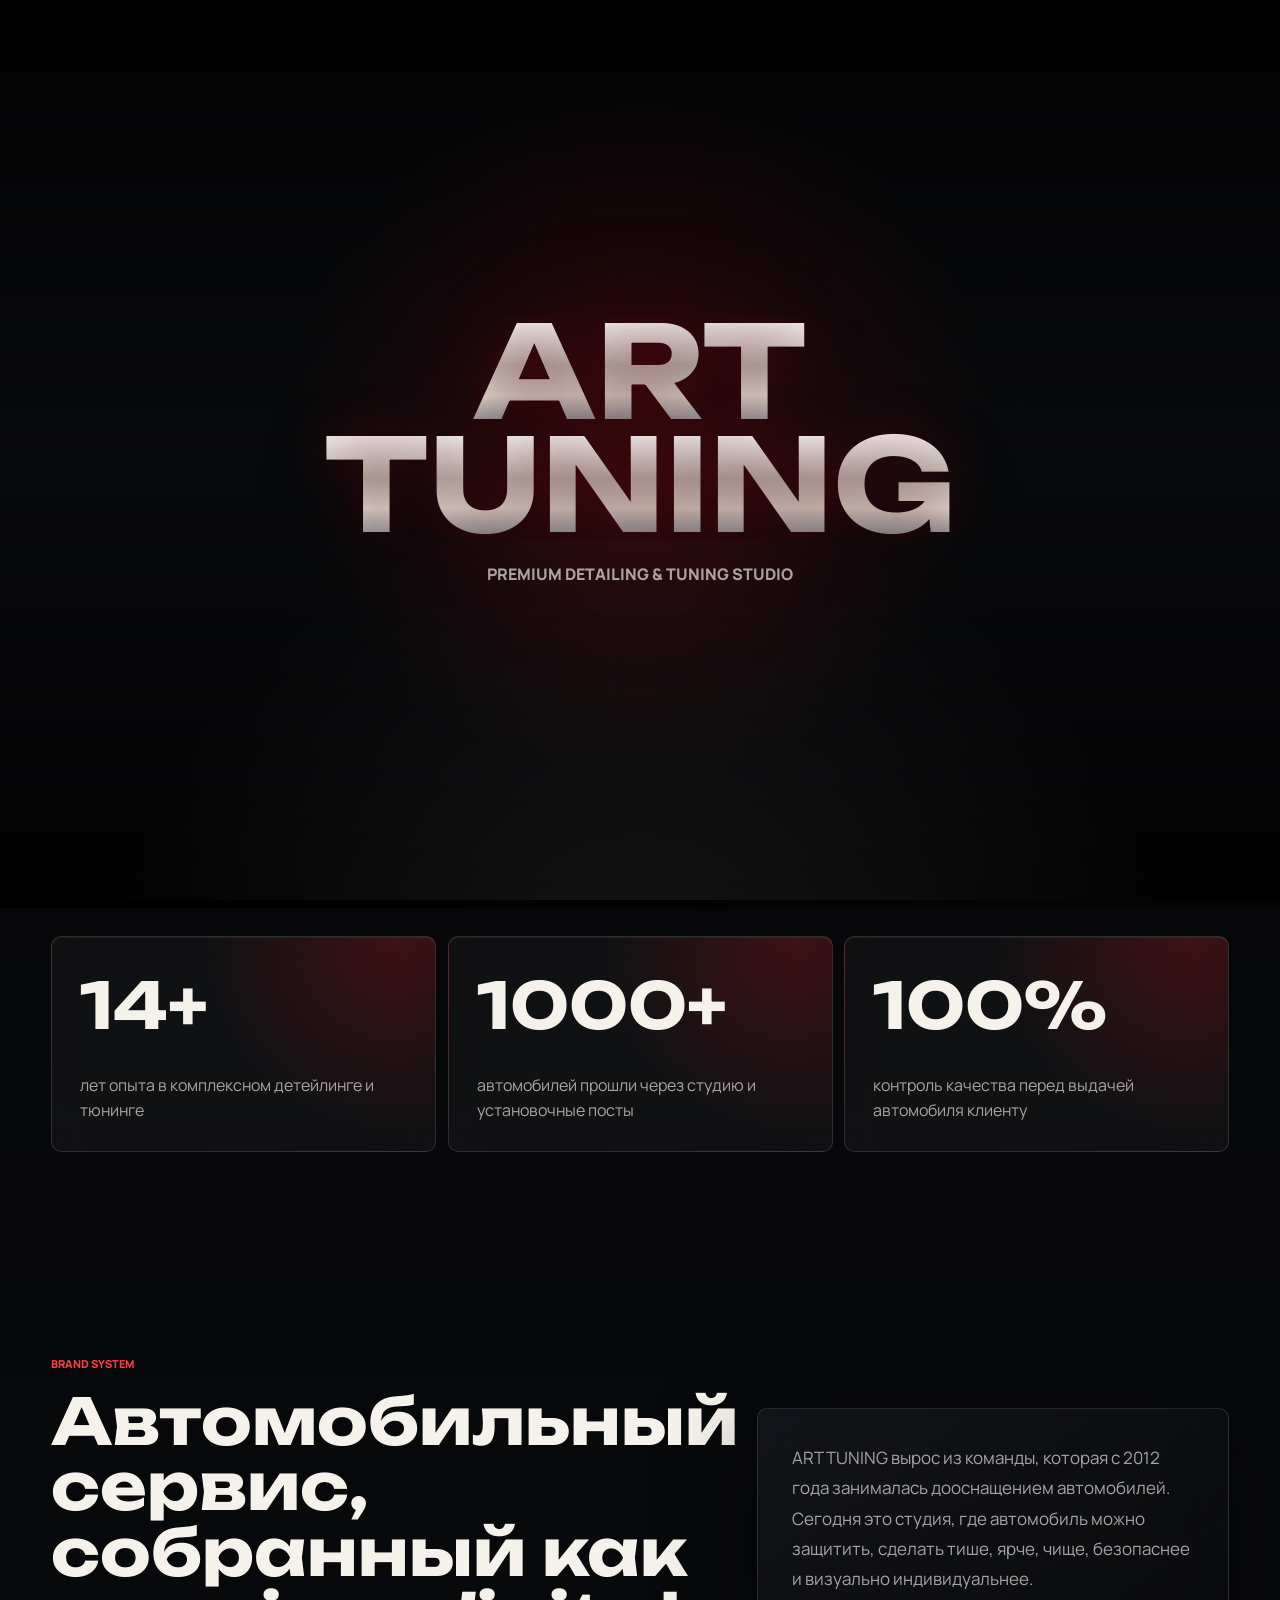
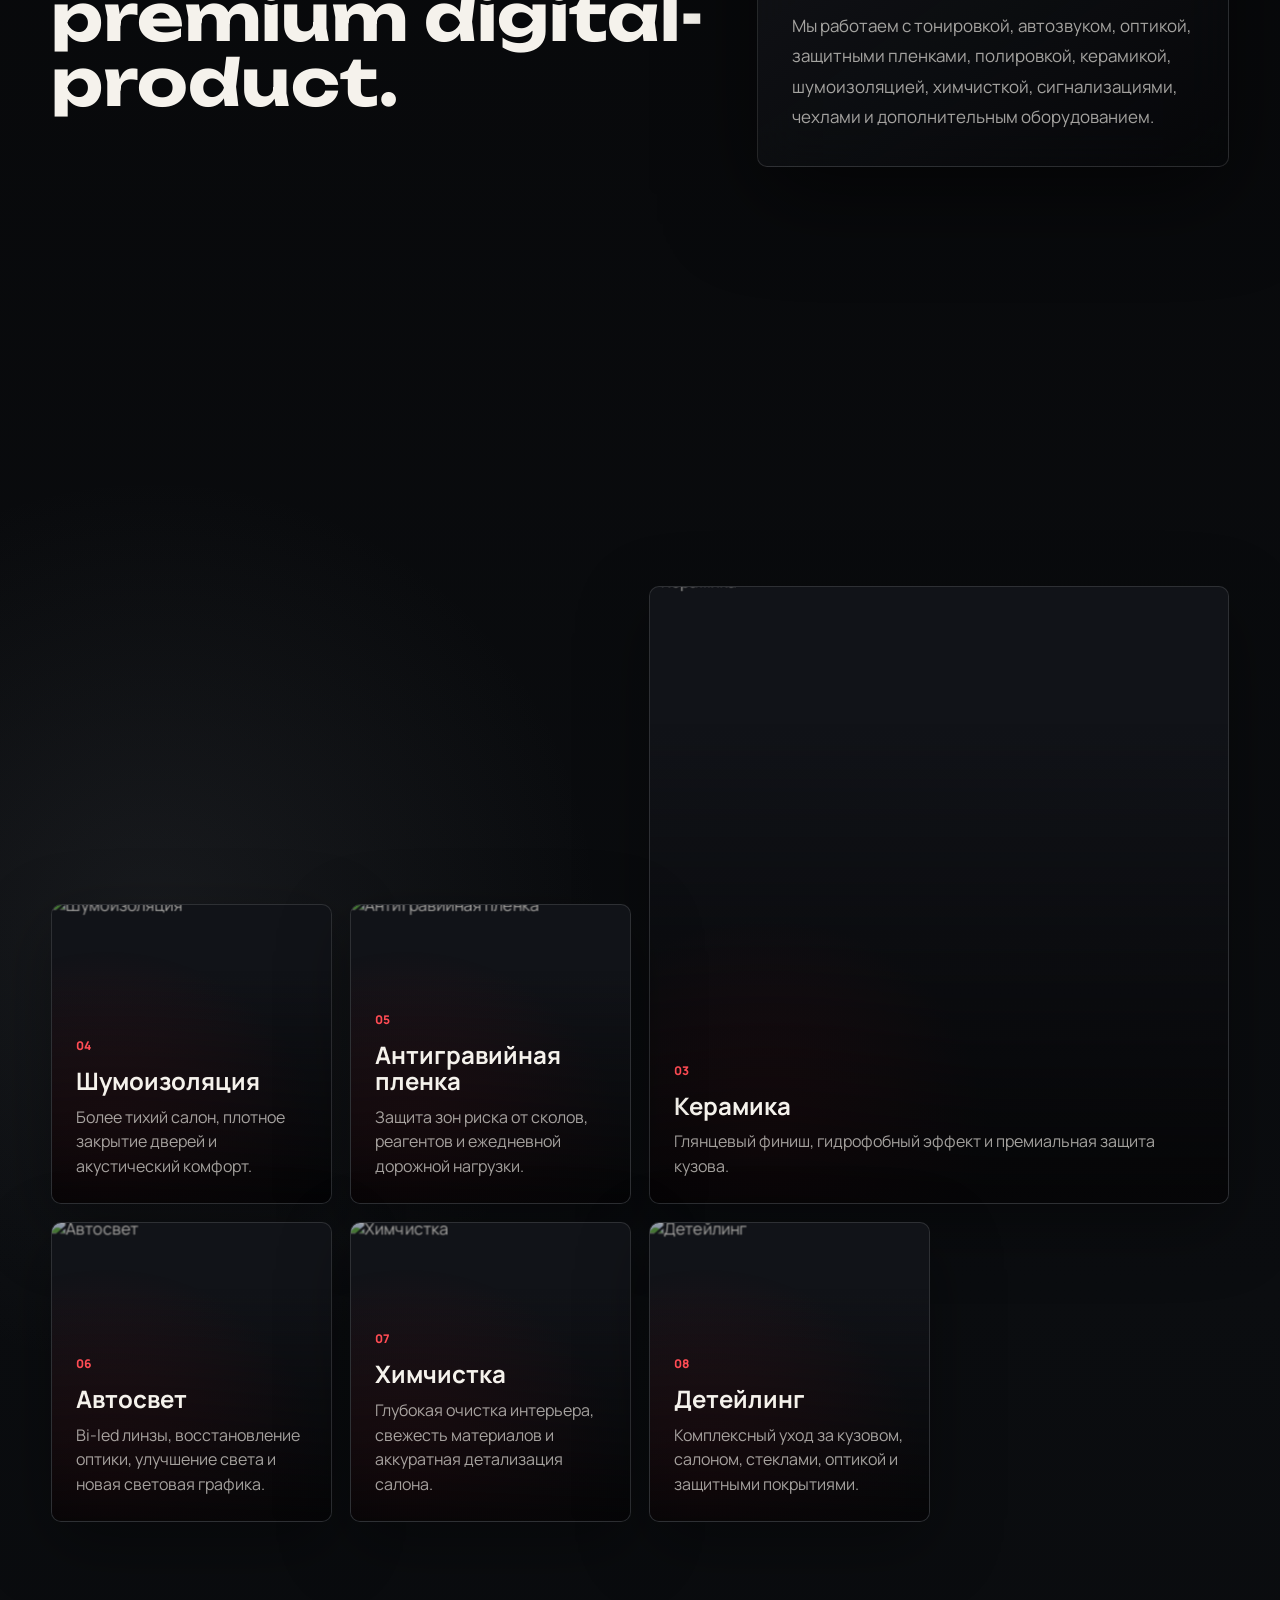
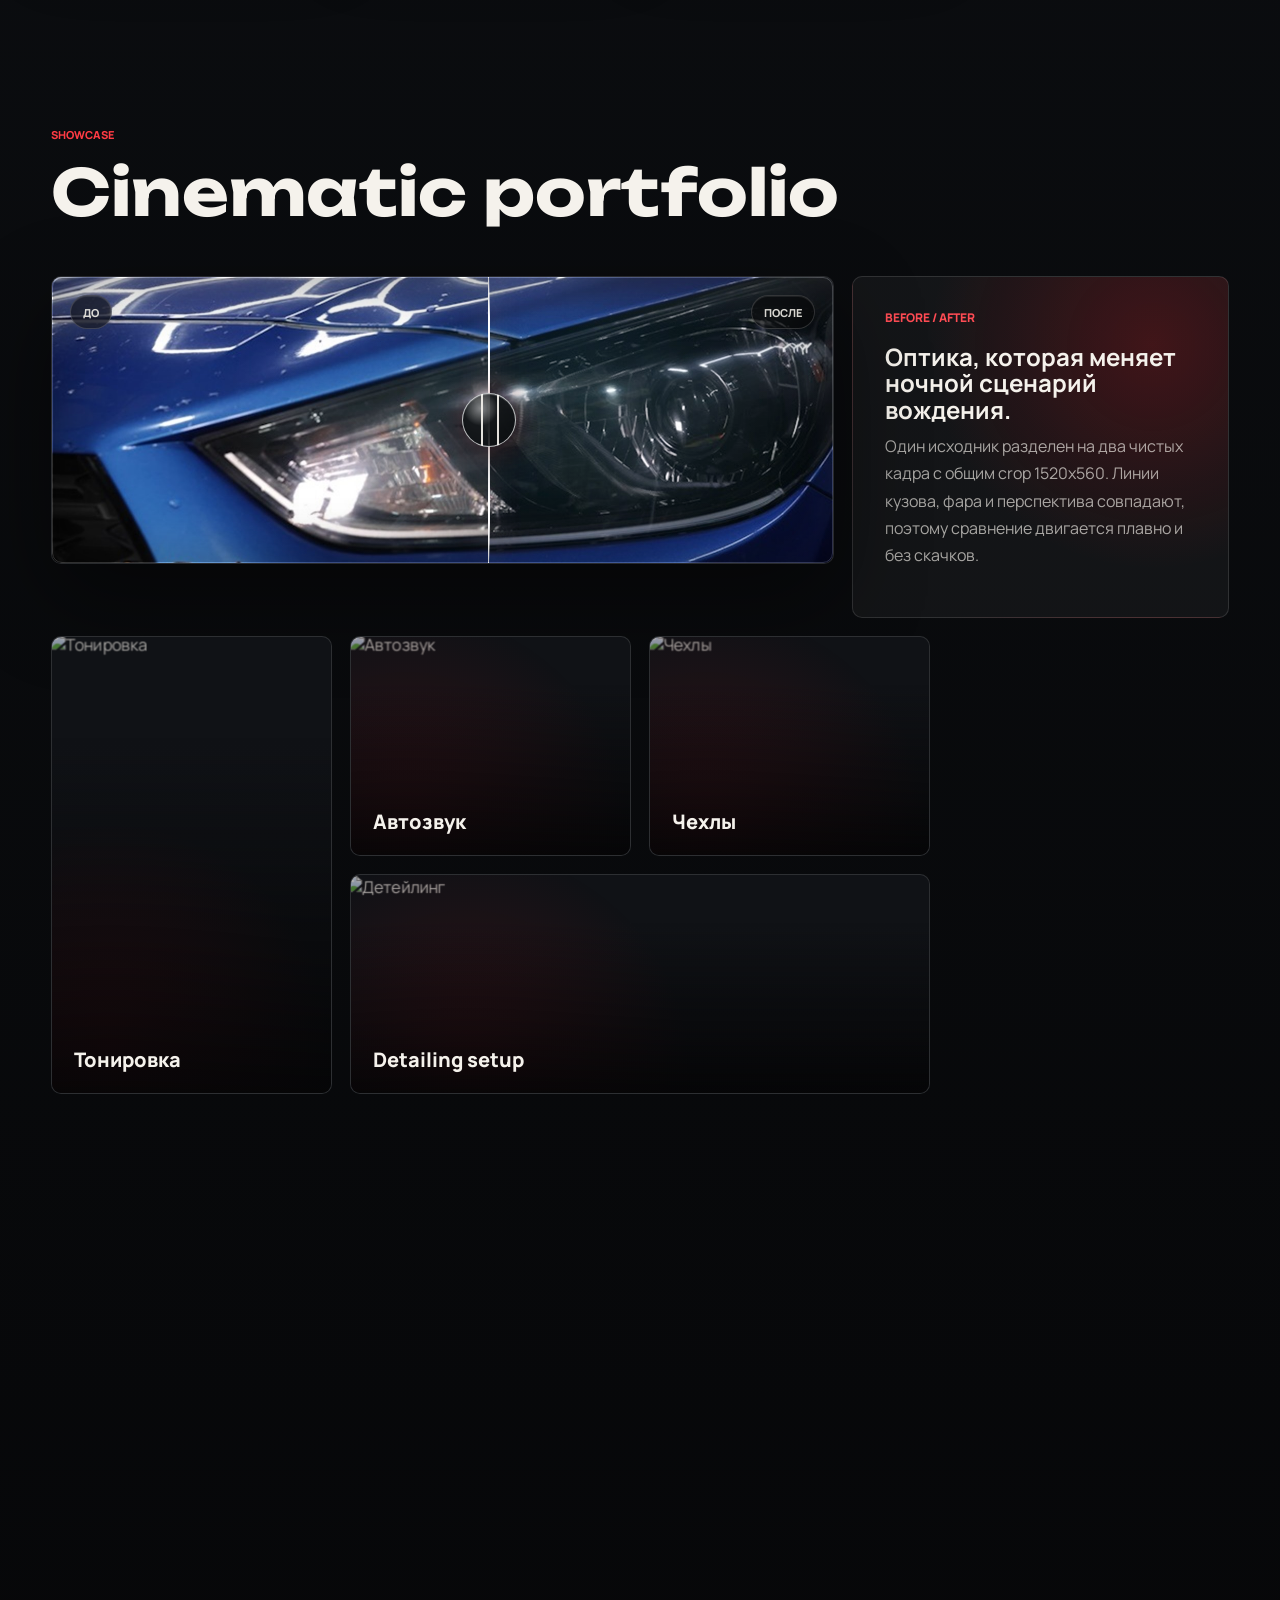
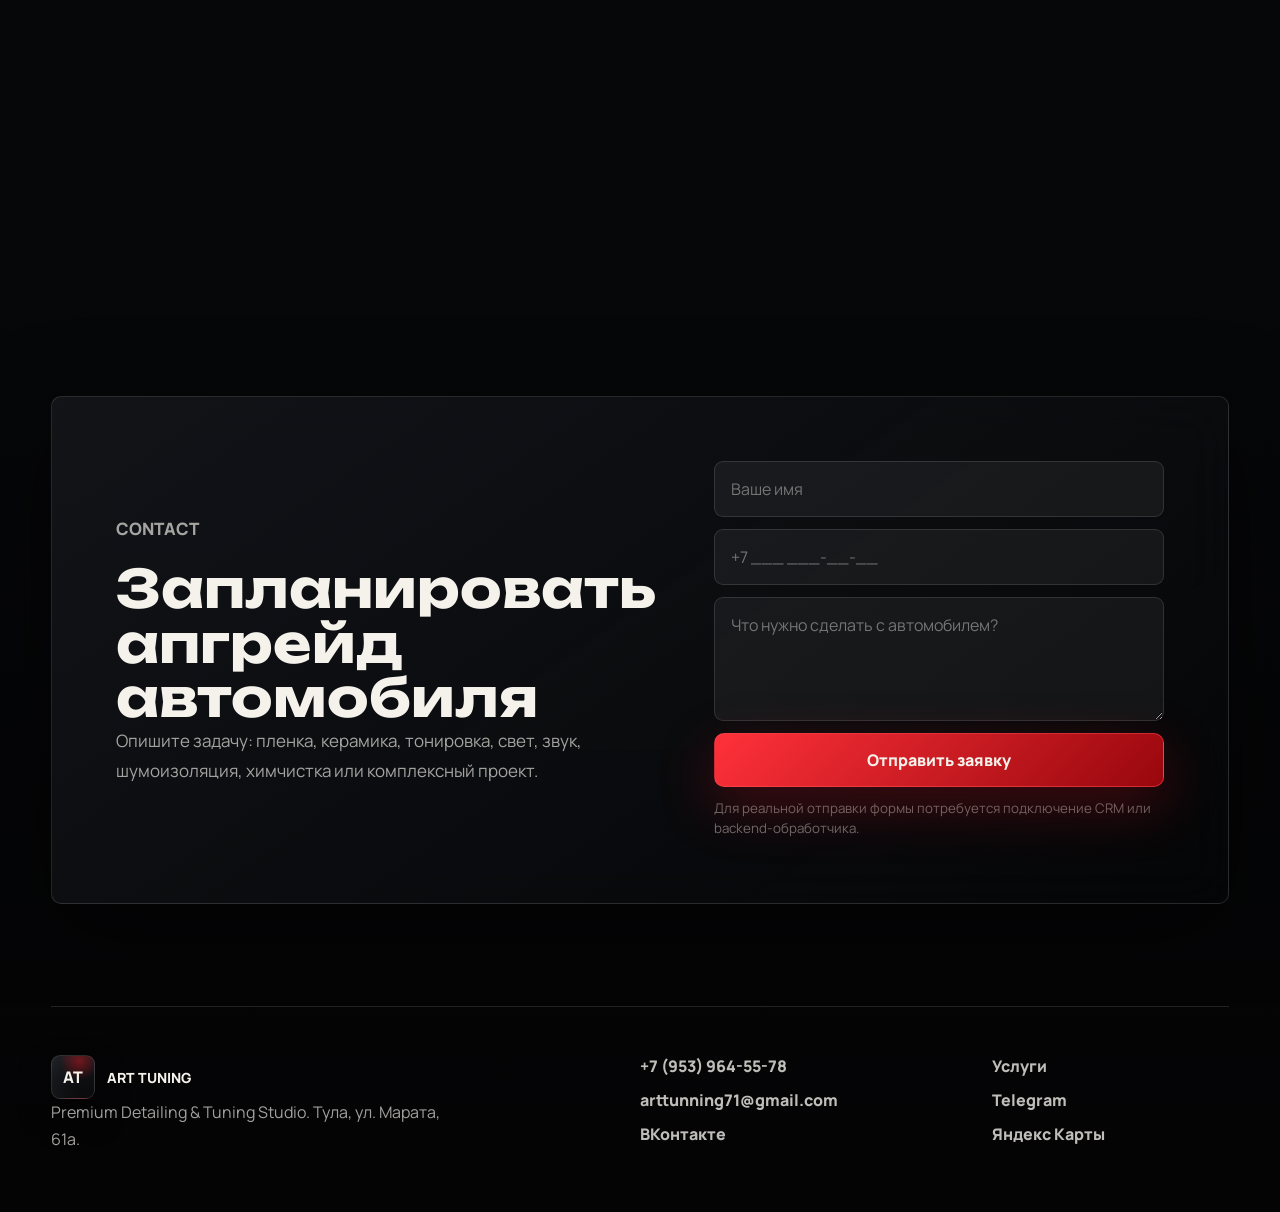
==== commit 5d2b1779: "update" ====
--- a/index.html
+++ b/index.html
@@ -29,6 +29,7 @@
         <strong>ART TUNING</strong>
       </a>
       <nav class="nav" aria-label="Главная навигация">
+        <a href="#top" aria-current="page">Главная</a>
         <a href="./services/index.html">Услуги</a>
         <a href="#works">Работы</a>
         <a href="#trust">Опыт</a>
@@ -42,6 +43,7 @@
     </header>
 
     <nav class="mobile-menu" data-mobile-menu aria-label="Мобильное меню">
+      <a href="#top" aria-current="page">Главная</a>
       <a href="./services/index.html">Услуги</a>
       <a href="#works">Работы</a>
       <a href="#trust">Опыт</a>
@@ -214,6 +216,7 @@
         <a href="https://vk.com/tula_tsr" target="_blank" rel="noreferrer">ВКонтакте</a>
       </div>
       <div>
+        <a href="./services/index.html">Услуги</a>
         <a href="https://t.me/+79539645578" target="_blank" rel="noreferrer">Telegram</a>
         <a href="https://yandex.ru/maps/org/arttyuning/1781167342/" target="_blank" rel="noreferrer">Яндекс Карты</a>
       </div>
--- a/styles.css
+++ b/styles.css
@@ -31,6 +31,7 @@
 html {
   scroll-behavior: smooth;
   width: 100%;
+  overflow-x: hidden;
 }
 
 body {
@@ -64,7 +65,8 @@
   text-decoration: none;
 }
 
-img {
+img,
+video {
   display: block;
   max-width: 100%;
 }
@@ -380,8 +382,15 @@
 }
 
 .nav a:hover,
-.top-phone:hover {
+.top-phone:hover,
+.nav a[aria-current="page"],
+.mobile-menu a[aria-current="page"] {
   color: var(--ink);
+}
+
+.nav a[aria-current="page"],
+.mobile-menu a[aria-current="page"] {
+  opacity: 1;
 }
 
 .top-phone {
@@ -447,6 +456,10 @@
   font-weight: 900;
 }
 
+.mobile-menu a[aria-current="page"] {
+  border-color: rgba(255, 76, 84, 0.46);
+}
+
 .menu-open .mobile-menu {
   opacity: 1;
   pointer-events: auto;
@@ -579,6 +592,22 @@
   border-color: rgba(255, 255, 255, 0.24);
   transform: translateY(-3px);
   filter: brightness(1.04);
+}
+
+.button:active,
+.service-card-link:active,
+.menu-button:active {
+  transform: translateY(0);
+}
+
+.button:focus-visible,
+.menu-button:focus-visible,
+.service-card-link:focus-visible,
+a:focus-visible,
+input:focus-visible,
+textarea:focus-visible {
+  outline: 2px solid rgba(255, 76, 84, 0.82);
+  outline-offset: 3px;
 }
 
 .button.primary {
@@ -1661,41 +1690,57 @@
 
 @media (max-width: 760px) {
   :root {
-    --page-gutter: 14px;
-    --wrap: calc(100dvw - 28px);
-    --duration-reveal: 0.86s;
-    --duration-hover: 0.48s;
+    --page-gutter: 16px;
+    --wrap: min(100%, calc(100vw - 32px));
+    --duration-reveal: 0.72s;
+    --duration-hover: 0.34s;
     --stagger: 44ms;
   }
 
   html,
   body {
-    width: 100dvw;
-    max-width: 100dvw;
-    overflow-x: clip;
+    width: 100%;
+    max-width: 100%;
+    overflow-x: hidden;
   }
 
   .topbar {
-    left: 14px;
+    left: 16px;
     right: auto;
-    grid-template-columns: auto minmax(0, 1fr) auto;
-    width: calc(100dvw - 28px);
+    grid-template-columns: minmax(0, auto) auto;
+    gap: 12px;
+    width: calc(100% - 32px);
     max-width: none;
+    min-height: 60px;
+    padding: 8px 10px;
     transform: none;
   }
 
   .menu-button {
     display: flex !important;
-    position: fixed !important;
-    inset: 24px auto auto calc(100svw - 72px) !important;
+    position: relative !important;
+    inset: auto !important;
     grid-column: auto;
+    justify-self: end;
     z-index: 120;
+    width: 44px;
+    height: 44px;
     background: rgba(255, 255, 255, 0.1);
   }
 
+  .mobile-menu {
+    padding: 96px 16px max(18px, env(safe-area-inset-bottom));
+  }
+
+  .mobile-menu a:not(.button) {
+    min-height: 54px;
+    padding: 13px 2px;
+    font-size: clamp(22px, 7vw, 30px);
+  }
+
 
   .hero {
-    min-height: 100svh;
+    min-height: 92svh;
     width: 100%;
     padding: 106px 0 24px;
   }
@@ -1769,18 +1814,19 @@
   .hero-copy {
     width: 100%;
     max-width: none;
-    padding: 36px 0 8px;
+    padding: 24px 0 8px;
   }
 
   h1 {
-    max-width: 6.6ch;
-    font-size: clamp(40px, 13.2vw, 54px);
-    line-height: 0.92;
+    max-width: 100%;
+    font-size: clamp(38px, 13vw, 54px);
+    line-height: 0.96;
+    overflow-wrap: anywhere;
   }
 
   .services-hero-copy h1 {
     max-width: 100%;
-    font-size: clamp(40px, 12vw, 58px);
+    font-size: clamp(36px, 11.5vw, 54px);
     line-height: 1;
     overflow-wrap: anywhere;
   }
@@ -1822,7 +1868,7 @@
   }
 
   .section {
-    padding: 70px 0;
+    padding: 64px 0;
   }
 
   h2 {
@@ -1846,7 +1892,17 @@
   }
 
   .service-card {
-    min-height: 410px;
+    min-height: 0;
+  }
+
+  .service-card-media {
+    aspect-ratio: 4 / 3;
+  }
+
+  .service-card-link {
+    width: calc(100% - 16px);
+    min-height: 48px;
+    justify-content: center;
   }
 
   .services-cta-panel {
@@ -1878,15 +1934,34 @@
     grid-column: auto;
   }
 
+  .footer {
+    gap: 22px;
+    padding-top: 36px;
+  }
+
+  .footer p {
+    font-size: 15px;
+  }
+
+  .footer a:not(.logo) {
+    min-height: 32px;
+    margin-bottom: 8px;
+    font-size: 15px;
+    line-height: 1.45;
+  }
+
+  .toast {
+    right: 16px;
+    bottom: max(16px, env(safe-area-inset-bottom));
+    left: 16px;
+    max-width: none;
+  }
+
 }
 
 @media (max-width: 430px) {
-  .menu-button {
-    inset: 24px auto auto 318px !important;
-  }
-
   .logo strong {
-    font-size: 13px;
+    font-size: 12px;
   }
 
   .overline {
@@ -1910,16 +1985,41 @@
   .masonry {
     grid-auto-rows: 330px;
   }
-}
-
-@media (max-width: 600px) {
-  .menu-button {
-    inset: 24px auto auto 318px !important;
+
+  .services-hero-panel {
+    display: grid;
+    grid-template-columns: auto minmax(0, 1fr);
+    align-items: center;
+    gap: 14px;
+  }
+
+  .services-hero-panel span {
+    margin: 0;
+    font-size: clamp(42px, 16vw, 64px);
+  }
+
+  .services-hero-panel p {
+    font-size: 14px;
+    line-height: 1.45;
   }
 }
 
 @media (max-width: 380px) {
-  .menu-button {
-    inset: 24px auto auto calc(100vw - 72px) !important;
-  }
-}
+  :root {
+    --page-gutter: 14px;
+    --wrap: min(100%, calc(100vw - 28px));
+  }
+
+  .topbar {
+    left: 14px;
+    width: calc(100% - 28px);
+  }
+
+  .logo strong {
+    display: none;
+  }
+
+  .button {
+    min-height: 52px;
+  }
+}
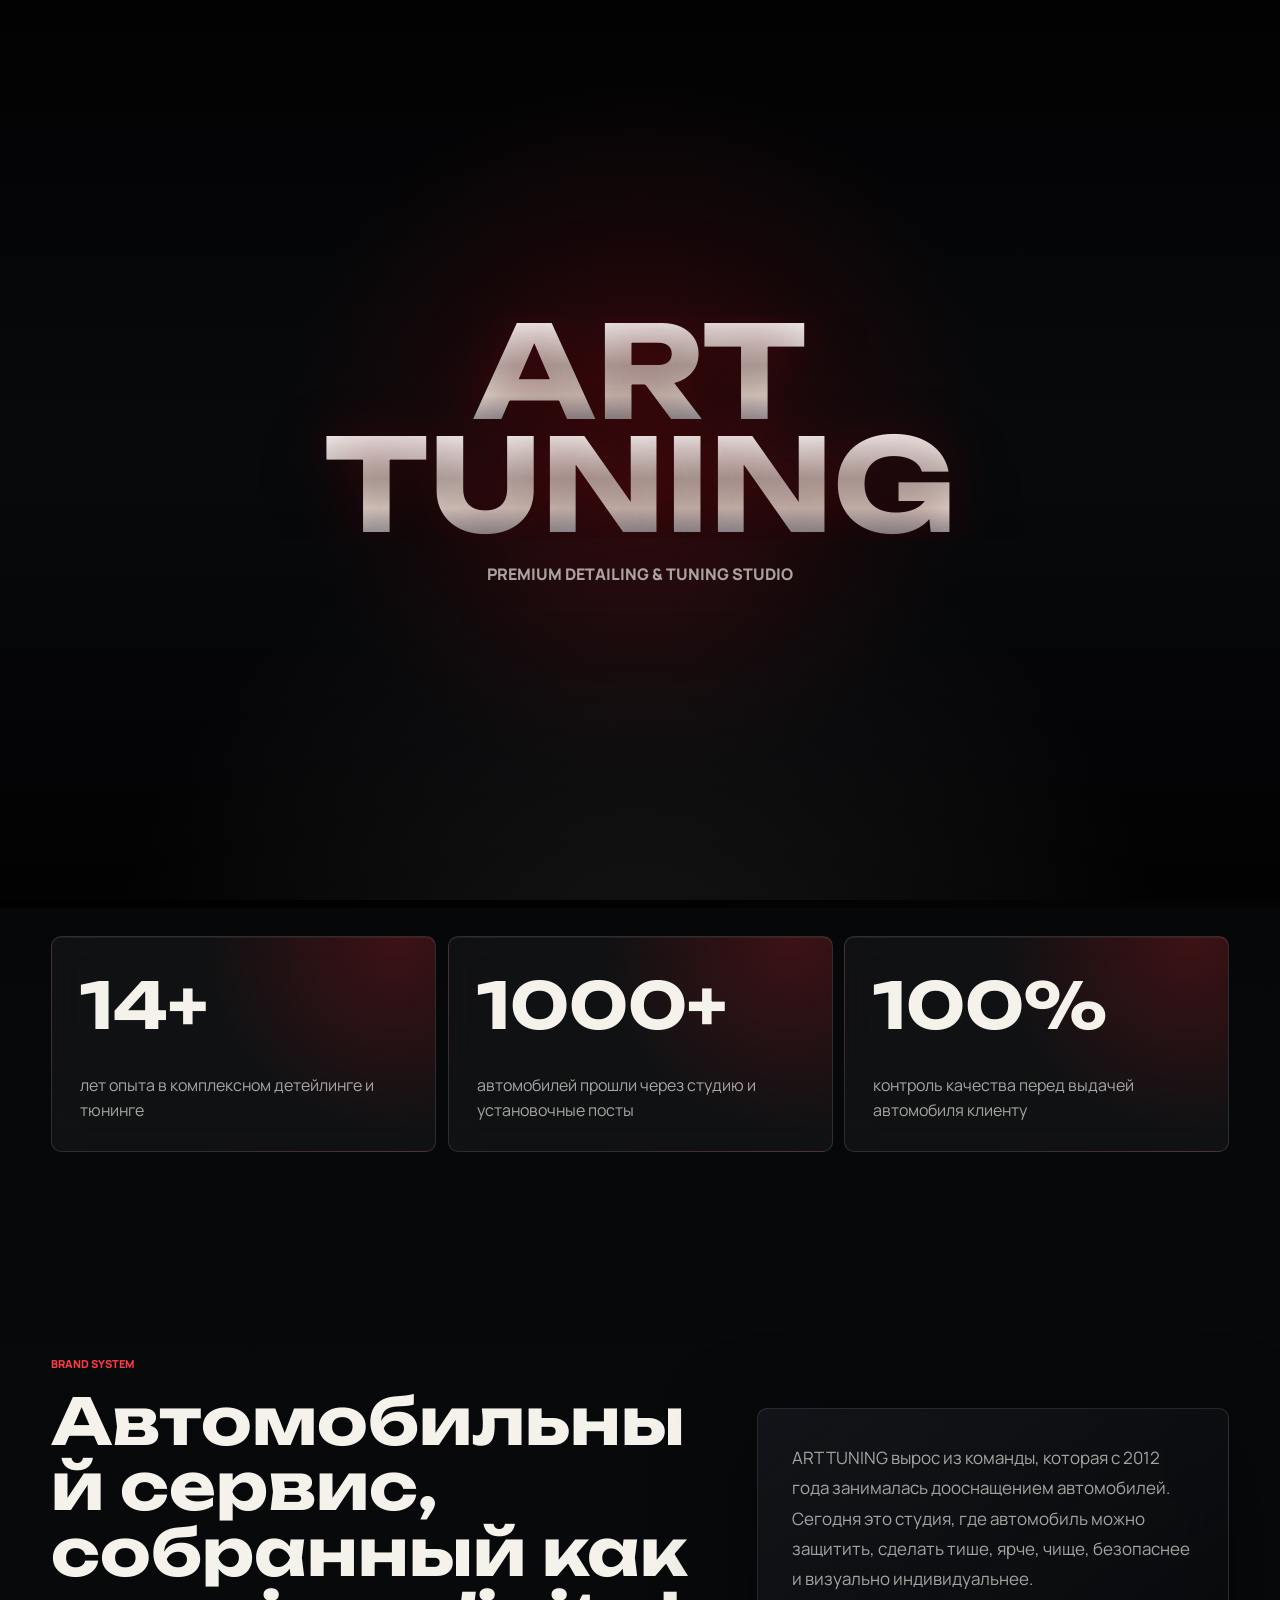
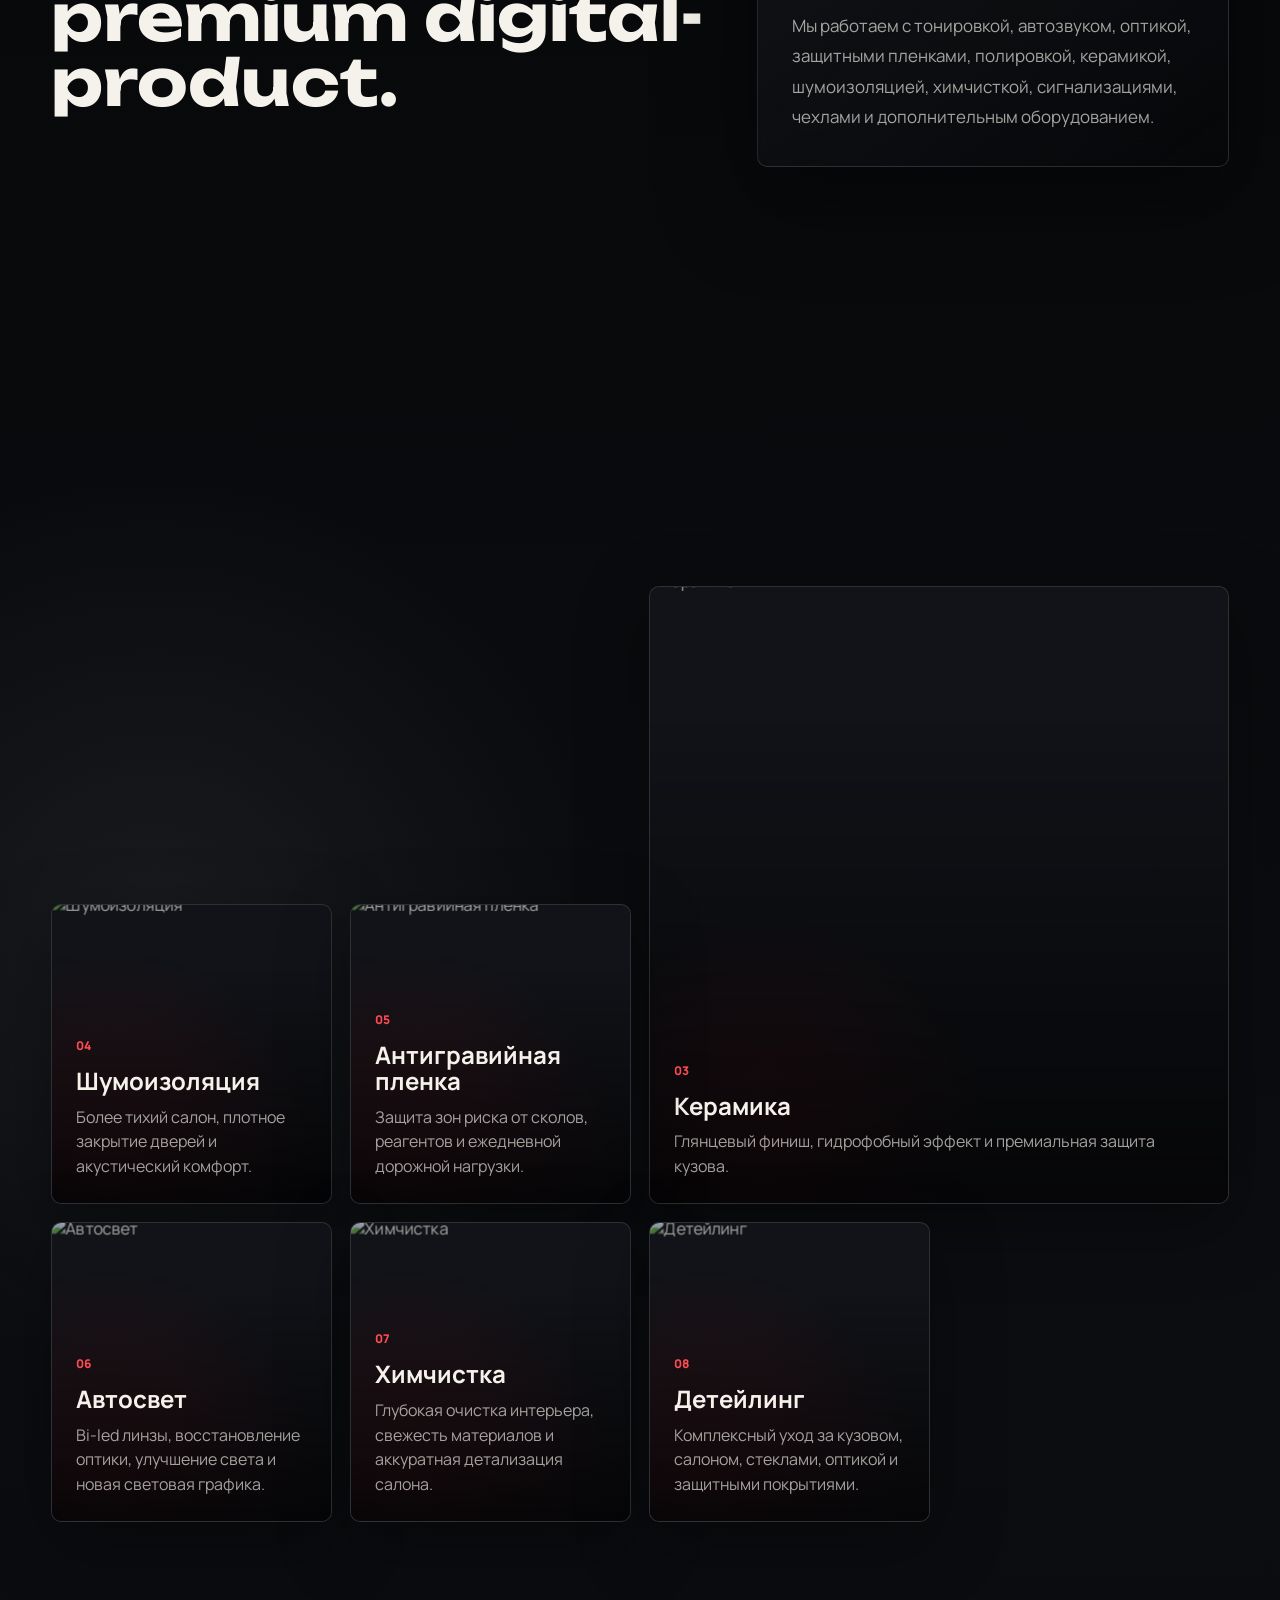
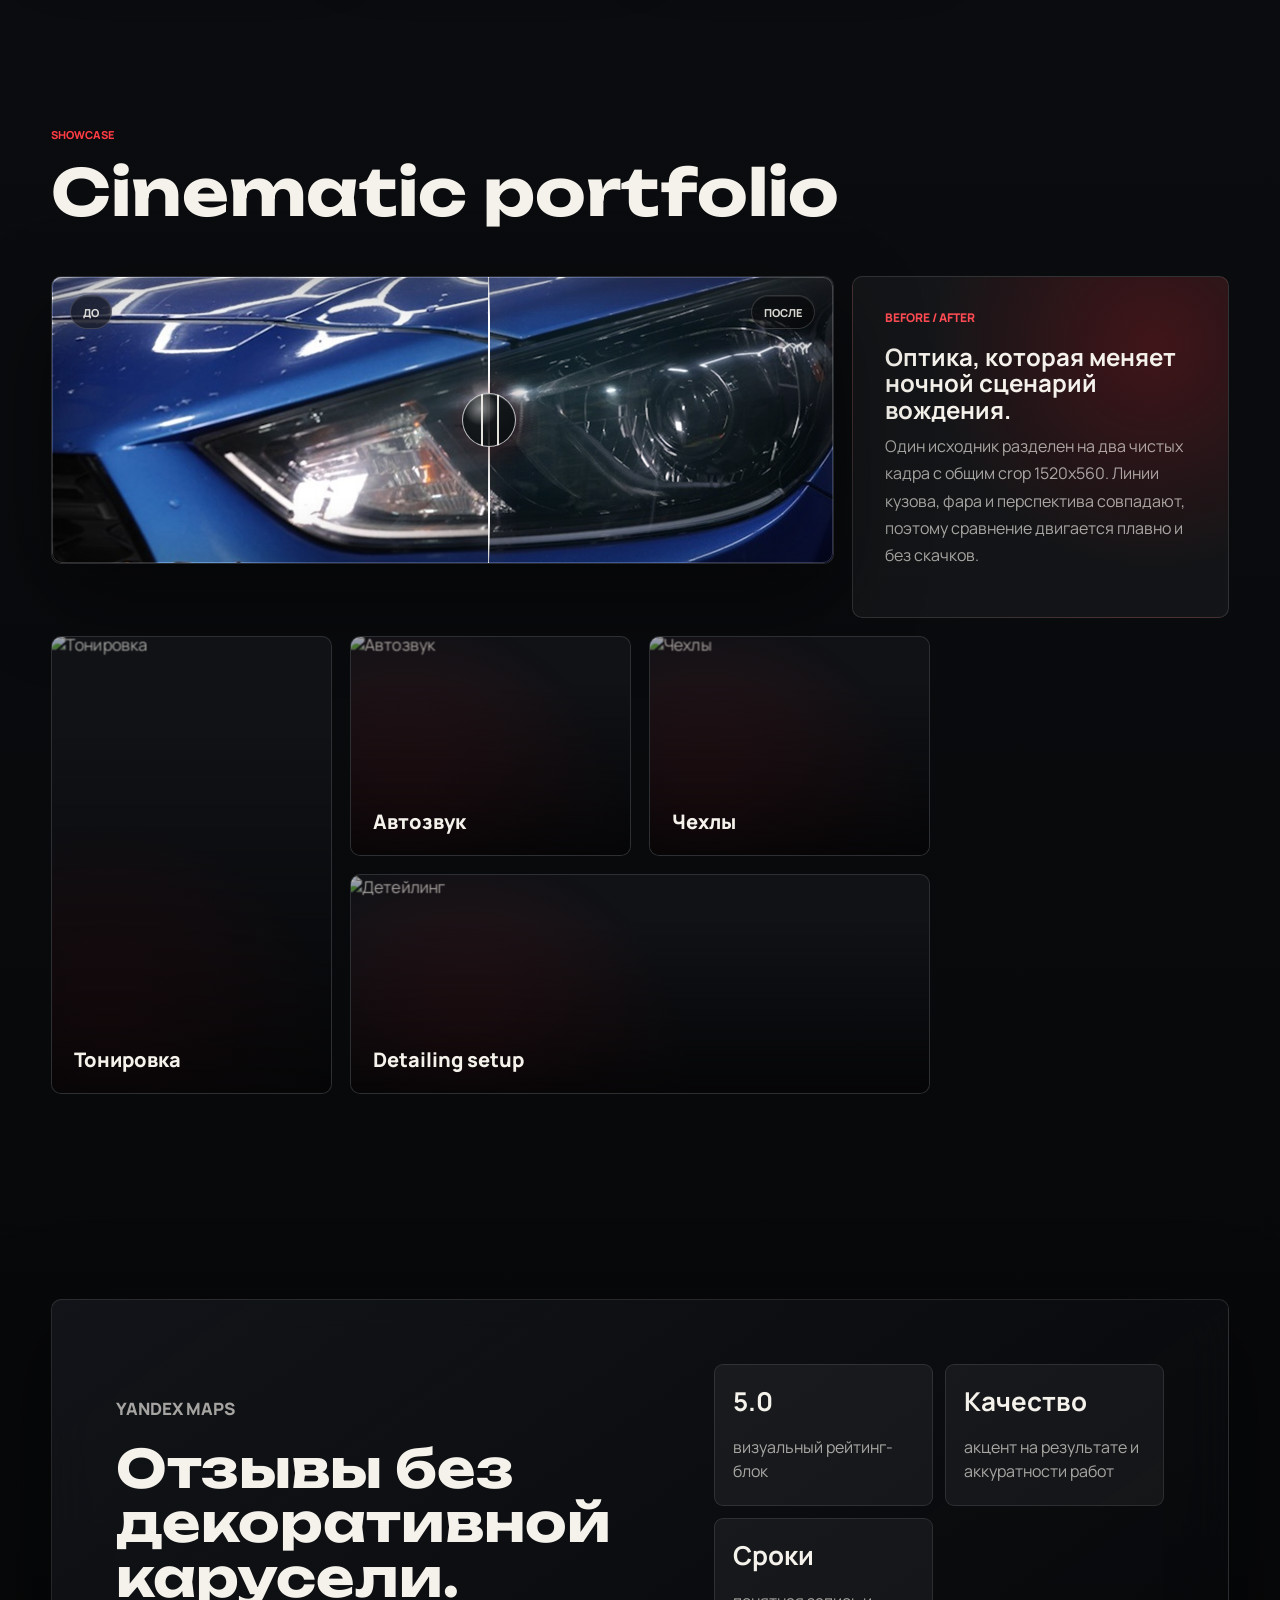
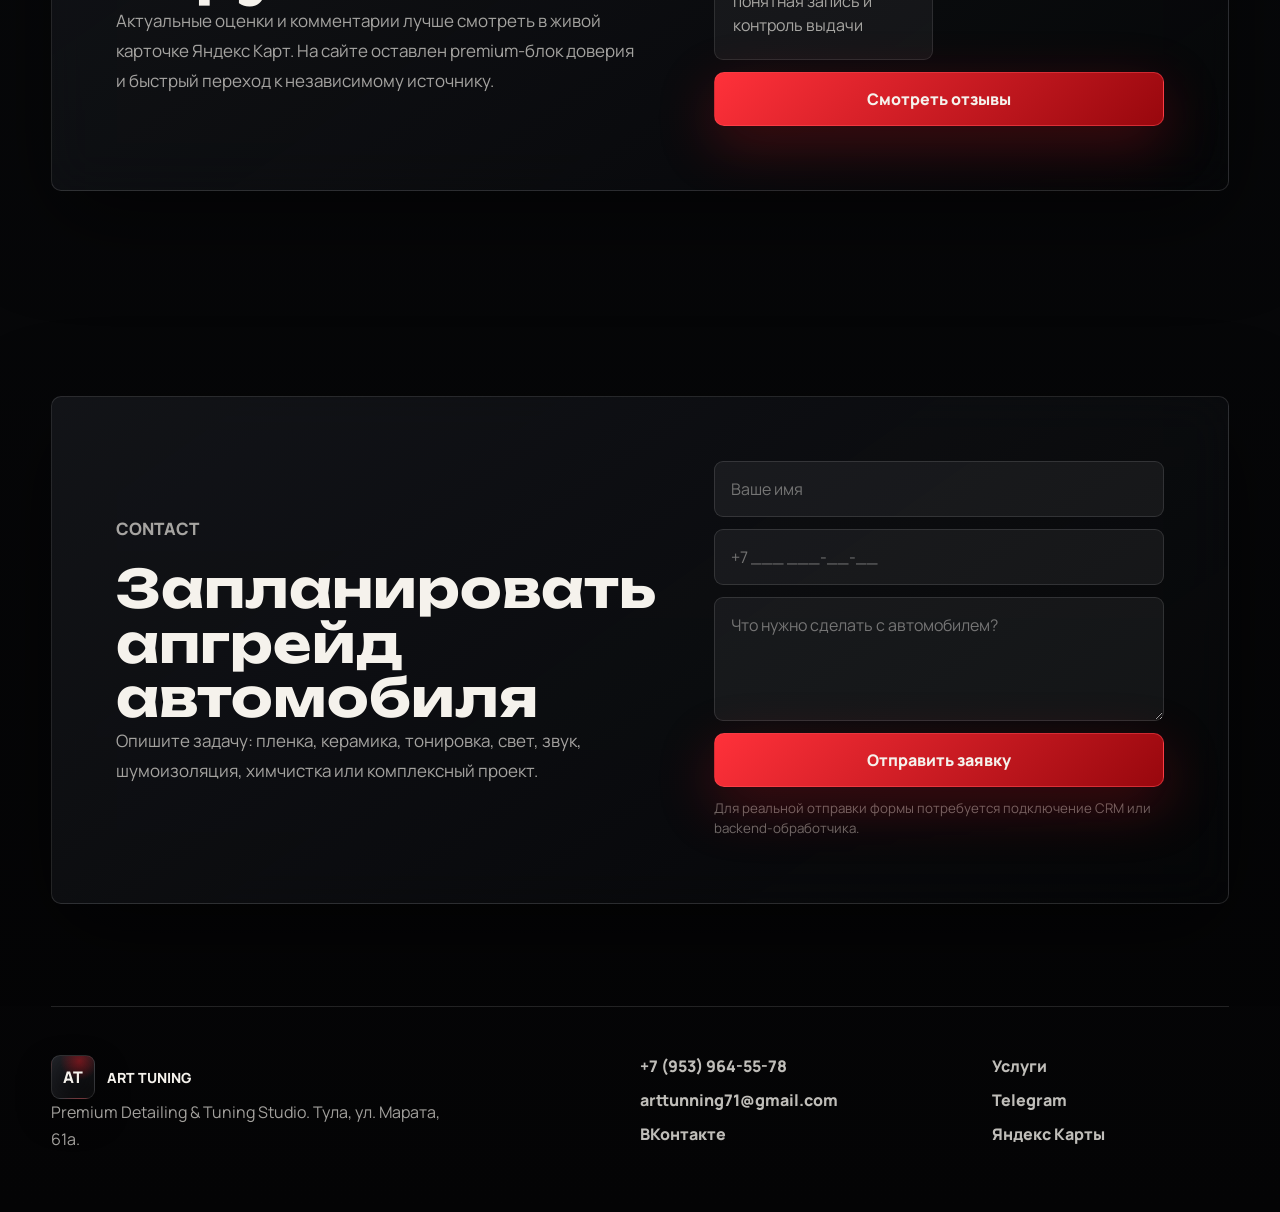
==== commit 4ac91844: "update" ====
--- a/index.html
+++ b/index.html
@@ -90,7 +90,7 @@
       <section class="section studio">
         <div class="section-title reveal">
           <p class="overline">Brand system</p>
-          <h2>Автомобильный сервис, собранный как premium digital-product.</h2>
+          <h2 class="brand-title">Автомобильный сервис, собранный как premium digital-product.</h2>
         </div>
         <div class="studio-panel reveal">
           <p>ART TUNING вырос из команды, которая с 2012 года занималась дооснащением автомобилей. Сегодня это студия, где автомобиль можно защитить, сделать тише, ярче, чище, безопаснее и визуально индивидуальнее.</p>
@@ -175,7 +175,7 @@
         <div class="review-shell reveal">
           <div>
             <p class="overline">Yandex Maps</p>
-            <h2>Отзывы без декоративной карусели.</h2>
+            <h2 class="reviews-title">Отзывы без декоративной карусели.</h2>
             <p>Актуальные оценки и комментарии лучше смотреть в живой карточке Яндекс Карт. На сайте оставлен premium-блок доверия и быстрый переход к независимому источнику.</p>
           </div>
           <div class="review-grid">
@@ -191,7 +191,7 @@
         <div class="booking-panel reveal">
           <div>
             <p class="overline">Contact</p>
-            <h2>Запланировать апгрейд автомобиля</h2>
+            <h2 class="contact-title">Запланировать апгрейд автомобиля</h2>
             <p>Опишите задачу: пленка, керамика, тонировка, свет, звук, шумоизоляция, химчистка или комплексный проект.</p>
           </div>
           <form class="lead-form">
--- a/styles.css
+++ b/styles.css
@@ -28,14 +28,21 @@
   box-sizing: border-box;
 }
 
+*::before,
+*::after {
+  box-sizing: border-box;
+}
+
 html {
   scroll-behavior: smooth;
   width: 100%;
+  max-width: 100%;
   overflow-x: hidden;
 }
 
 body {
   width: 100%;
+  max-width: 100%;
   min-width: 320px;
   margin: 0;
   overflow-x: hidden;
@@ -75,6 +82,30 @@
 input,
 textarea {
   font: inherit;
+}
+
+section,
+.section,
+.hero-layout,
+.services-hero-inner,
+.studio-panel,
+.review-shell,
+.booking-panel,
+.footer,
+.service,
+.service-card {
+  max-width: 100%;
+}
+
+h1,
+h2,
+h3,
+p,
+span,
+a,
+button {
+  overflow-wrap: anywhere;
+  word-break: normal;
 }
 
 .page-glow {
@@ -1688,7 +1719,7 @@
 
 }
 
-@media (max-width: 760px) {
+@media (max-width: 768px) {
   :root {
     --page-gutter: 16px;
     --wrap: min(100%, calc(100vw - 32px));
@@ -1872,37 +1903,103 @@
   }
 
   h2 {
-    font-size: clamp(32px, 12vw, 48px);
+    max-width: 100%;
+    font-size: clamp(34px, 10vw, 56px);
+    line-height: 0.98;
   }
 
   .review-shell h2,
   .booking-panel h2 {
-    font-size: clamp(31px, 10vw, 46px);
-    line-height: 1.08;
+    max-width: 100%;
+    font-size: clamp(31px, 9.4vw, 44px);
+    line-height: 1.04;
+  }
+
+  p,
+  .studio-panel p,
+  .review-shell p,
+  .booking-panel p,
+  .services-cta-panel p,
+  .service-card p,
+  .service p {
+    max-width: 100%;
+    font-size: clamp(15px, 4.1vw, 18px);
+    line-height: 1.5;
+  }
+
+  .services,
+  .services-catalog {
+    overflow: hidden;
   }
 
   .services-grid,
-  .masonry {
-    grid-template-columns: 1fr;
-    grid-auto-rows: 360px;
-  }
-
   .all-services-grid {
-    grid-template-columns: 1fr;
-  }
-
-  .service-card {
+    display: flex;
+    width: calc(100% + 32px);
+    max-width: none;
+    margin-right: -16px;
+    margin-left: -16px;
+    padding: 0 16px 12px;
+    gap: 16px;
+    overflow-x: auto;
+    overflow-y: hidden;
+    scroll-padding-left: 16px;
+    scroll-snap-type: x mandatory;
+    -webkit-overflow-scrolling: touch;
+    scrollbar-width: none;
+  }
+
+  .services-grid::-webkit-scrollbar,
+  .all-services-grid::-webkit-scrollbar {
+    display: none;
+  }
+
+  .services-grid .service,
+  .all-services-grid .service-card {
+    flex: 0 0 82%;
+    max-width: 82%;
+    scroll-snap-align: start;
+    scroll-snap-stop: always;
+  }
+
+  .services-grid .service {
+    height: 360px;
+    min-height: 360px;
+  }
+
+  .all-services-grid .service-card {
     min-height: 0;
+    align-self: stretch;
   }
 
   .service-card-media {
-    aspect-ratio: 4 / 3;
+    aspect-ratio: 16 / 11;
+  }
+
+  .service-card-media img,
+  .service-card-media video,
+  .service-image {
+    width: 100%;
+    height: 100%;
+    border-radius: 9px;
+    object-fit: cover;
   }
 
   .service-card-link {
     width: calc(100% - 16px);
     min-height: 48px;
     justify-content: center;
+  }
+
+  .service-card h3,
+  .service h3 {
+    font-size: clamp(21px, 6.2vw, 27px);
+    line-height: 1.08;
+  }
+
+  .masonry {
+    grid-template-columns: 1fr;
+    grid-auto-rows: 360px;
   }
 
   .services-cta-panel {
@@ -1986,6 +2083,21 @@
     grid-auto-rows: 330px;
   }
 
+  .services-grid,
+  .all-services-grid {
+    width: calc(100% + 32px);
+    margin-right: -16px;
+    margin-left: -16px;
+    padding-right: 16px;
+    padding-left: 16px;
+  }
+
+  .services-grid .service,
+  .all-services-grid .service-card {
+    flex-basis: 80%;
+    max-width: 80%;
+  }
+
   .services-hero-panel {
     display: grid;
     grid-template-columns: auto minmax(0, 1fr);
@@ -2004,6 +2116,14 @@
   }
 }
 
+@media (max-width: 390px) {
+  .services-grid .service,
+  .all-services-grid .service-card {
+    flex-basis: 86%;
+    max-width: 86%;
+  }
+}
+
 @media (max-width: 380px) {
   :root {
     --page-gutter: 14px;
@@ -2022,4 +2142,97 @@
   .button {
     min-height: 52px;
   }
-}
+
+  .services-grid,
+  .all-services-grid {
+    width: calc(100% + 28px);
+    margin-right: -14px;
+    margin-left: -14px;
+    padding-right: 14px;
+    padding-left: 14px;
+    scroll-padding-left: 14px;
+  }
+
+  .services-grid .service,
+  .all-services-grid .service-card {
+    flex-basis: 86%;
+    max-width: 86%;
+  }
+}
+
+@media (max-width: 768px) {
+  .contact-title,
+  .reviews-title,
+  .brand-title,
+  .services-cta-panel h2,
+  .section-title h2,
+  .review-shell h2,
+  .booking-panel h2,
+  h1,
+  h2 {
+    width: 100% !important;
+    max-width: 100% !important;
+    min-width: 0 !important;
+    margin-right: 0 !important;
+    margin-left: 0 !important;
+    font-size: clamp(36px, 2.7rem, 50px) !important;
+    line-height: 1 !important;
+    letter-spacing: 0 !important;
+    white-space: normal !important;
+    overflow: visible !important;
+    overflow-wrap: normal !important;
+    word-break: normal !important;
+    text-wrap: balance;
+    transform: none !important;
+  }
+
+  .contact-title,
+  .reviews-title,
+  .brand-title {
+    font-size: clamp(34px, 2.45rem, 44px) !important;
+    line-height: 1.04 !important;
+  }
+
+  .studio,
+  .reviews,
+  .booking {
+    overflow: hidden;
+  }
+
+  .studio-panel,
+  .review-shell,
+  .booking-panel,
+  .services-cta-panel {
+    width: 100%;
+    max-width: 100%;
+    min-width: 0;
+    overflow: hidden;
+  }
+
+  .review-shell,
+  .booking-panel {
+    padding: clamp(22px, 6vw, 32px);
+  }
+}
+
+@media (max-width: 390px) {
+  .contact-title,
+  .reviews-title,
+  .brand-title,
+  .services-cta-panel h2,
+  .section-title h2,
+  .review-shell h2,
+  .booking-panel h2,
+  h1,
+  h2 {
+    font-size: clamp(32px, 2.18rem, 40px) !important;
+    line-height: 1.04 !important;
+    letter-spacing: 0 !important;
+  }
+
+  .contact-title,
+  .reviews-title,
+  .brand-title {
+    font-size: clamp(30px, 2.02rem, 36px) !important;
+  }
+}
